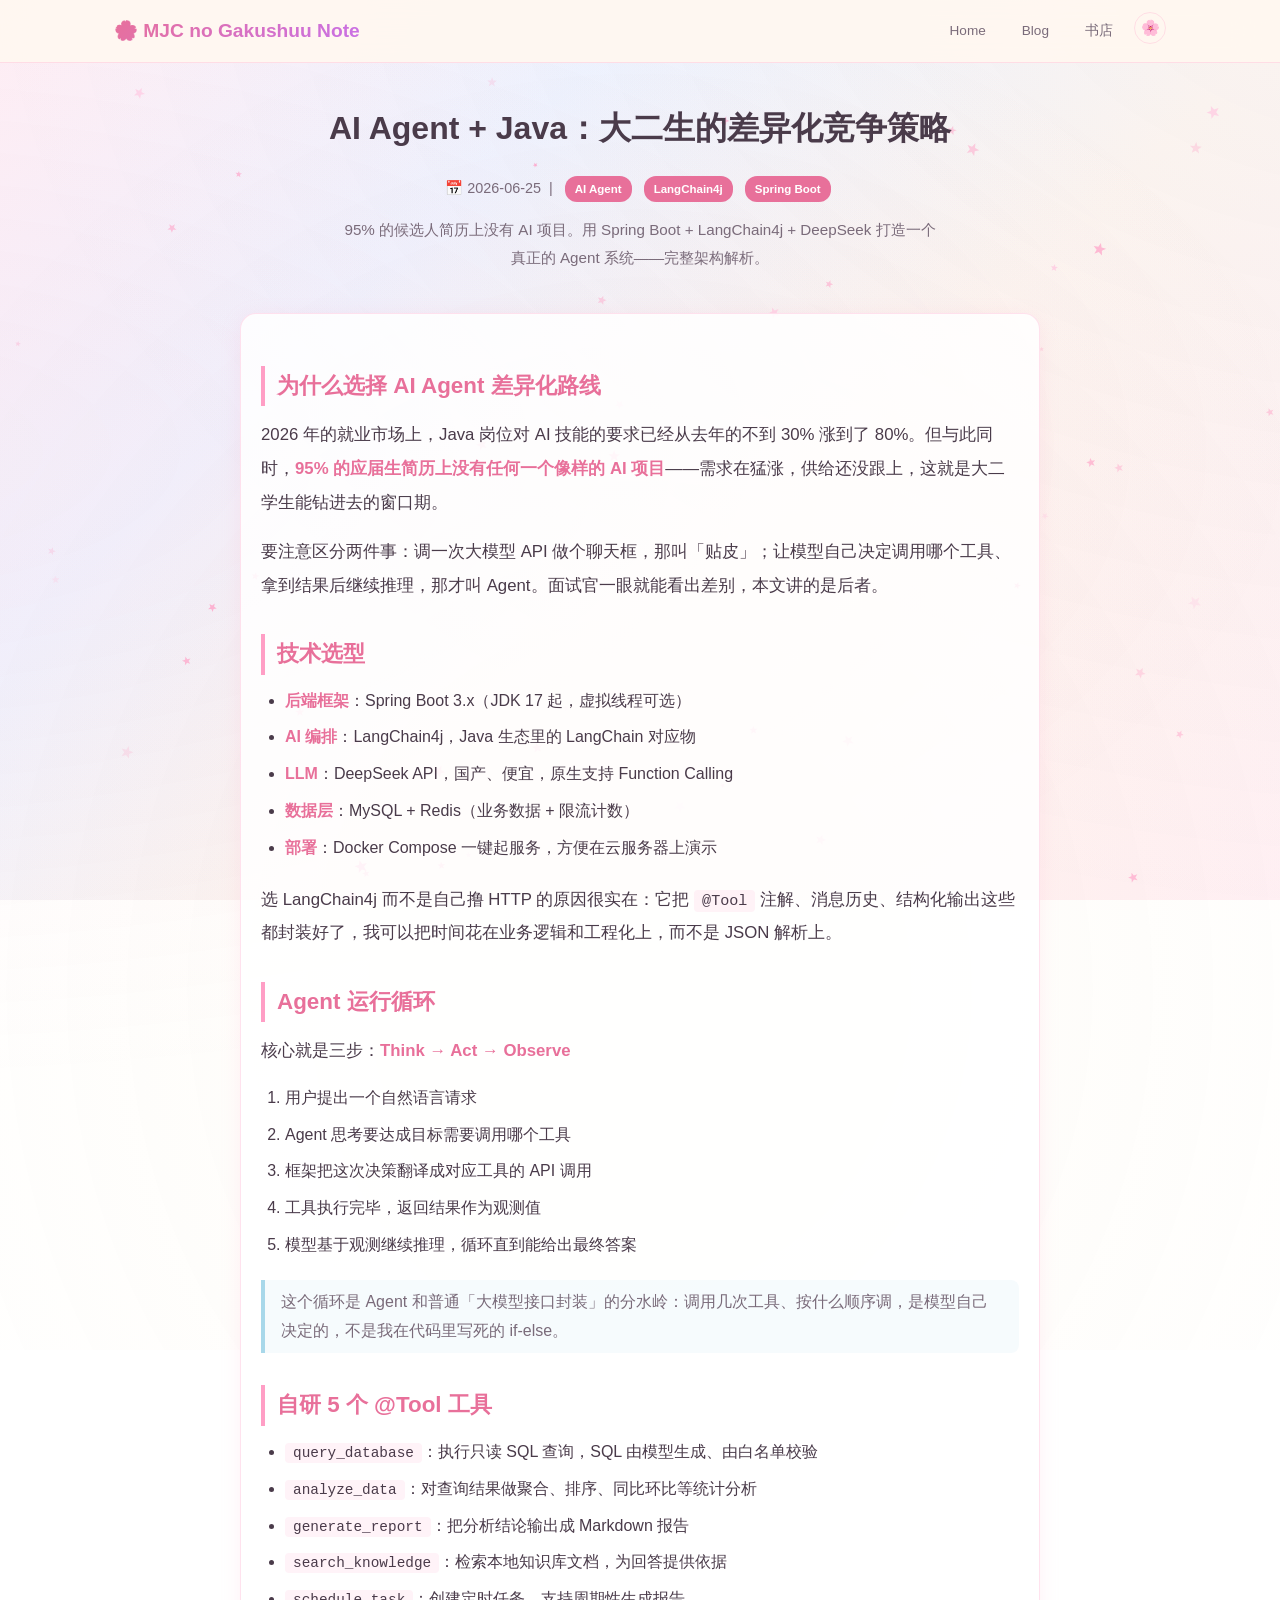
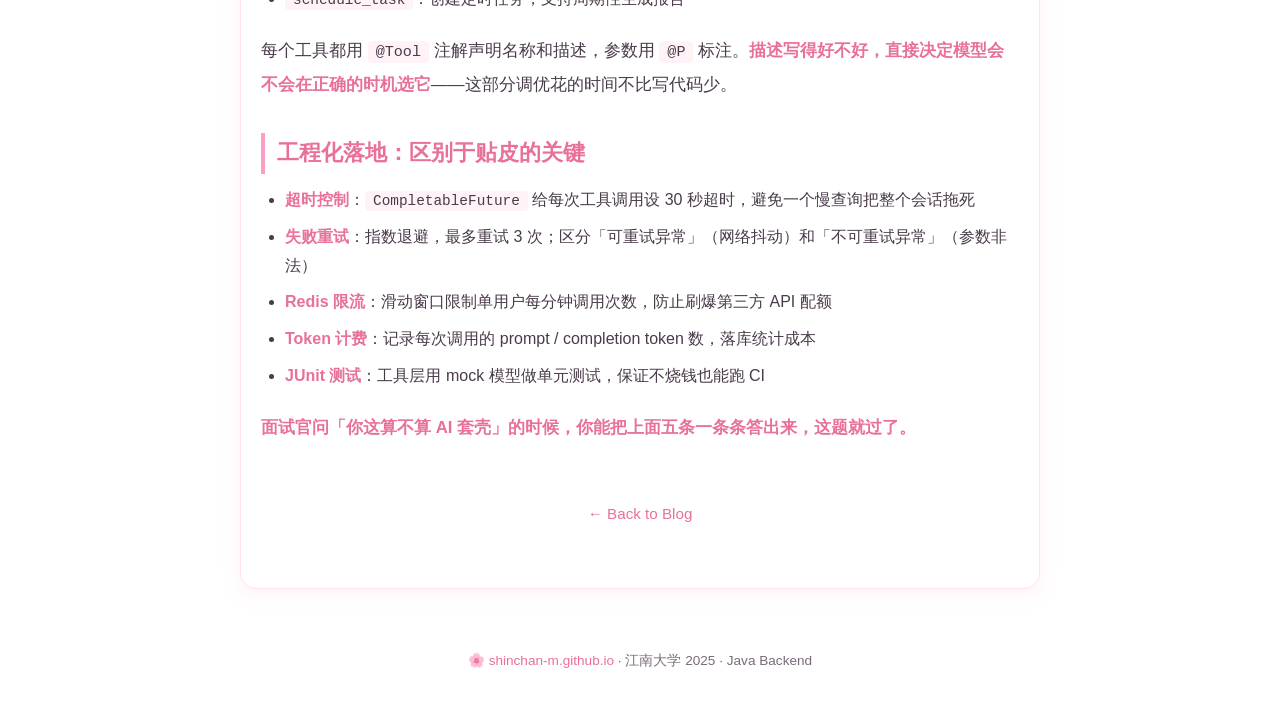
==== posts/ai-agent-differentiation.html @ c9b1a3d3 "feed.xml + 书店导航入口 + favicon.svg" ====
<!DOCTYPE html>
<html lang="zh-CN">
<head>
<meta charset="UTF-8">
<meta name="viewport" content="width=device-width, initial-scale=1.0">
<title>AI Agent + Java：大二生的差异化竞争策略 | MJC no Gakushuu Note</title>
<meta name="description" content="95% 的候选人简历上没有 AI 项目。用 Spring Boot + LangChain4j + DeepSeek 打造一个真正的 Agent 系统——完整架构解析与工程化落地细节。">
<!-- 首屏前定好主题，暗色模式下不会闪一下白 -->
<script>(function(){try{var s=localStorage.getItem('mjc-theme');var d=s==='dark'||(s!=='light'&&window.matchMedia('(prefers-color-scheme: dark)').matches);document.documentElement.setAttribute('data-theme',d?'dark':'light')}catch(e){document.documentElement.setAttribute('data-theme','light')}})()</script>
<link rel="icon" href="data:image/svg+xml,%3Csvg xmlns='http://www.w3.org/2000/svg' viewBox='0 0 100 100'%3E%3Ctext y='.9em' font-size='90'%3E%F0%9F%8C%B8%3C/text%3E%3C/svg%3E">
<meta name="theme-color" content="#FFF0F5">
<meta property="og:type" content="article">
<meta property="og:site_name" content="MJC no Gakushuu Note">
<meta property="og:title" content="AI Agent + Java：大二生的差异化竞争策略">
<meta property="og:description" content="Spring Boot + LangChain4j + DeepSeek 打造真正的 Agent 系统：技术选型、运行循环、5 个自研 @Tool、以及区别于「贴皮」的工程化细节。">
<meta property="og:url" content="https://shinchan-m.github.io/posts/ai-agent-differentiation.html">
<meta property="og:locale" content="zh_CN">
<meta property="article:published_time" content="2026-06-25">
<meta name="twitter:card" content="summary">
<meta name="twitter:title" content="AI Agent + Java：大二生的差异化竞争策略">
<meta name="twitter:description" content="Think → Act → Observe 的完整落地：5 个 @Tool 工具、超时/重试/限流/计费/测试五道工程化关卡。">
<link rel="stylesheet" href="../style.css">
<style>
  .post-header { text-align:center; padding:80px 20px 30px; }
  .post-header h1 { font-size:2em; color:var(--text); margin-bottom:16px; }
  .post-meta { color:var(--text-light); font-size:0.9em; margin-bottom:12px; }
  .post-content { max-width:800px; margin:0 auto; padding:20px; }
  .post-content h2 { font-size:1.4em; color:var(--sakura-dark); margin:32px 0 12px; padding-left:12px; border-left:4px solid var(--sakura); }
  .post-content h3 { font-size:1.1em; margin:24px 0 8px; color:var(--text); }
  .post-content p { margin-bottom:16px; font-size:1.05em; line-height:2; }
  .post-content ul, .post-content ol { margin:12px 0 20px 24px; }
  .post-content li { margin-bottom:8px; line-height:1.8; }
  .post-content code { background:rgba(255,158,197,0.12); padding:2px 8px; border-radius:4px; font-size:0.9em; font-family:"Cascadia Code","Fira Code",monospace; }
  .post-content pre { background:#2d2438; color:#f5eef8; padding:16px 18px; border-radius:8px; overflow-x:auto; margin:16px 0; line-height:1.7; }
  .post-content pre code { background:none; padding:0; color:inherit; font-size:0.9em; }
  .post-content table { width:100%; border-collapse:collapse; margin:20px 0; }
  .post-content th { background:linear-gradient(135deg,rgba(255,158,197,0.2),rgba(200,112,232,0.15)); padding:10px 12px; text-align:left; }
  .post-content td { padding:10px 12px; border-bottom:1px solid var(--card-border); }
  .post-content strong { color:var(--sakura-dark); }
  .post-content blockquote { border-left:4px solid var(--sky); margin:16px 0; padding:8px 16px; color:var(--text-light); background:rgba(168,216,234,0.1); border-radius:0 8px 8px 0; }
  .back-link { display:inline-block; margin:40px 0; color:var(--sakura-dark); text-decoration:none; font-size:0.95em; }
  .back-link:hover { text-decoration:underline; }
  @media(max-width:768px){ .post-content { padding:16px; } .post-header h1 { font-size:1.4em; } }
</style>
</head>
<body>
<canvas id="sakura-canvas"></canvas>
<nav>
  <div class="nav-inner">
    <span class="nav-logo">🌸 MJC no Gakushuu Note</span>
    <div class="nav-links">
      <a href="../index.html">Home</a>
      <a href="../index.html#blog">Blog</a>
      <a href="../book/index.html">书店</a>
    </div>
  </div>
</nav>
<main>
  <article>
    <div class="post-header">
      <h1>AI Agent + Java：大二生的差异化竞争策略</h1>
      <div class="post-meta">📅 2026-06-25 &nbsp;|&nbsp; <span class="tag t-java">AI Agent</span> <span class="tag t-java">LangChain4j</span> <span class="tag t-java">Spring Boot</span></div>
      <p style="color:var(--text-light);max-width:600px;margin:12px auto;font-size:0.95em">95% 的候选人简历上没有 AI 项目。用 Spring Boot + LangChain4j + DeepSeek 打造一个真正的 Agent 系统——完整架构解析。</p>
    </div>
    <div class="post-content card">

<h2>为什么选择 AI Agent 差异化路线</h2>
<p>2026 年的就业市场上，Java 岗位对 AI 技能的要求已经从去年的不到 30% 涨到了 80%。但与此同时，<strong>95% 的应届生简历上没有任何一个像样的 AI 项目</strong>——需求在猛涨，供给还没跟上，这就是大二学生能钻进去的窗口期。</p>
<p>要注意区分两件事：调一次大模型 API 做个聊天框，那叫「贴皮」；让模型自己决定调用哪个工具、拿到结果后继续推理，那才叫 Agent。面试官一眼就能看出差别，本文讲的是后者。</p>

<h2>技术选型</h2>
<ul>
  <li><strong>后端框架</strong>：Spring Boot 3.x（JDK 17 起，虚拟线程可选）</li>
  <li><strong>AI 编排</strong>：LangChain4j，Java 生态里的 LangChain 对应物</li>
  <li><strong>LLM</strong>：DeepSeek API，国产、便宜，原生支持 Function Calling</li>
  <li><strong>数据层</strong>：MySQL + Redis（业务数据 + 限流计数）</li>
  <li><strong>部署</strong>：Docker Compose 一键起服务，方便在云服务器上演示</li>
</ul>
<p>选 LangChain4j 而不是自己撸 HTTP 的原因很实在：它把 <code>@Tool</code> 注解、消息历史、结构化输出这些都封装好了，我可以把时间花在业务逻辑和工程化上，而不是 JSON 解析上。</p>

<h2>Agent 运行循环</h2>
<p>核心就是三步：<strong>Think → Act → Observe</strong></p>
<ol>
  <li>用户提出一个自然语言请求</li>
  <li>Agent 思考要达成目标需要调用哪个工具</li>
  <li>框架把这次决策翻译成对应工具的 API 调用</li>
  <li>工具执行完毕，返回结果作为观测值</li>
  <li>模型基于观测继续推理，循环直到能给出最终答案</li>
</ol>
<blockquote>这个循环是 Agent 和普通「大模型接口封装」的分水岭：调用几次工具、按什么顺序调，是模型自己决定的，不是我在代码里写死的 if-else。</blockquote>

<h2>自研 5 个 @Tool 工具</h2>
<ul>
  <li><code>query_database</code>：执行只读 SQL 查询，SQL 由模型生成、由白名单校验</li>
  <li><code>analyze_data</code>：对查询结果做聚合、排序、同比环比等统计分析</li>
  <li><code>generate_report</code>：把分析结论输出成 Markdown 报告</li>
  <li><code>search_knowledge</code>：检索本地知识库文档，为回答提供依据</li>
  <li><code>schedule_task</code>：创建定时任务，支持周期性生成报告</li>
</ul>
<p>每个工具都用 <code>@Tool</code> 注解声明名称和描述，参数用 <code>@P</code> 标注。<strong>描述写得好不好，直接决定模型会不会在正确的时机选它</strong>——这部分调优花的时间不比写代码少。</p>

<h2>工程化落地：区别于贴皮的关键</h2>
<ul>
  <li><strong>超时控制</strong>：<code>CompletableFuture</code> 给每次工具调用设 30 秒超时，避免一个慢查询把整个会话拖死</li>
  <li><strong>失败重试</strong>：指数退避，最多重试 3 次；区分「可重试异常」（网络抖动）和「不可重试异常」（参数非法）</li>
  <li><strong>Redis 限流</strong>：滑动窗口限制单用户每分钟调用次数，防止刷爆第三方 API 配额</li>
  <li><strong>Token 计费</strong>：记录每次调用的 prompt / completion token 数，落库统计成本</li>
  <li><strong>JUnit 测试</strong>：工具层用 mock 模型做单元测试，保证不烧钱也能跑 CI</li>
</ul>

<p><strong>面试官问「你这算不算 AI 套壳」的时候，你能把上面五条一条条答出来，这题就过了。</strong></p>

      <div style="text-align:center">
        <a href="../index.html#blog" class="back-link">← Back to Blog</a>
      </div>
    </div>
  </article>
</main>
<footer>
  <p>🌸 <a href="https://shinchan-m.github.io">shinchan-m.github.io</a> · 江南大学 2025 · Java Backend</p>
</footer>
<script src="../app.js"></script>
</body>
</html>
---- style.css ----
/* ===== 🌸 MJC no Gakushuu Note — Anime Sakura Theme ===== */
@import url("./vars.css");

* { margin: 0; padding: 0; box-sizing: border-box; }

html {
  /* 锚点跳转留出固定导航的高度 */
  scroll-padding-top: 76px;
}

@media (prefers-reduced-motion: no-preference) {
  html { scroll-behavior: smooth; }
}

body {
  font-family: "Segoe UI", "Microsoft YaHei", "PingFang SC", sans-serif;
  background: linear-gradient(135deg,
    var(--bg-1) 0%, var(--bg-2) 30%, var(--bg-3) 60%, var(--bg-1) 100%);
  background-attachment: fixed;
  color: var(--text);
  line-height: 1.8;
  overflow-x: hidden;
  position: relative;
  /* 主题切换时颜色平滑过渡，不硬跳 */
  transition: background-color 0.35s ease, color 0.35s ease;
}

body::before {
  content: "";
  position: fixed;
  top: -50%; left: -50%;
  width: 200%; height: 200%;
  background:
    radial-gradient(ellipse at 20% 50%, var(--glow-1) 0%, transparent 50%),
    radial-gradient(ellipse at 80% 20%, var(--glow-2) 0%, transparent 50%),
    radial-gradient(ellipse at 50% 80%, var(--glow-3) 0%, transparent 50%);
  pointer-events: none;
  z-index: 0;
}

/* 键盘可达性：只有键盘操作时才显示焦点环 */
:focus-visible {
  outline: 2px solid var(--sakura-dark);
  outline-offset: 3px;
  border-radius: 4px;
}

/* 选中文字也保持樱花感 */
::selection {
  background: rgba(255, 158, 197, 0.35);
  color: var(--text);
}

#sakura-canvas {
  position: fixed;
  top: 0; left: 0;
  width: 100%; height: 100%;
  pointer-events: none;
  z-index: 1;
}

/* Nav */
nav {
  position: fixed; top: 0; left: 0; right: 0;
  background: var(--nav-bg);
  backdrop-filter: blur(20px);
  -webkit-backdrop-filter: blur(20px);
  border-bottom: 1px solid var(--card-border);
  z-index: 100;
}

.nav-inner {
  max-width: 1100px; margin: 0 auto;
  display: flex; align-items: center; justify-content: space-between;
  padding: 12px 24px; flex-wrap: wrap; gap: 8px;
}

.nav-logo {
  font-size: 1.2em; font-weight: 700;
  background: linear-gradient(135deg, var(--sakura-dark), #C870E8);
  -webkit-background-clip: text; -webkit-text-fill-color: transparent;
  background-clip: text;
}

.nav-links { display: flex; gap: 6px; list-style: none; flex-wrap: wrap; }

.nav-links a {
  background: none; border: 1.5px solid transparent;
  color: var(--text-light); padding: 6px 14px;
  border-radius: 20px; cursor: pointer;
  font-size: 0.85em; transition: all 0.3s; text-decoration: none;
}

.nav-links a:hover {
  color: var(--sakura-dark);
  border-color: var(--sakura);
  background: rgba(255,158,197,0.08);
}

/* Layout */
main { position: relative; z-index: 2; max-width: 1100px; margin: 0 auto; padding: 20px; }
section { margin: 40px 0; }

/* Hero */
.hero {
  text-align: center;
  padding: 100px 20px 50px;
  position: relative;
}

.hero h1 {
  font-size: 2.6em;
  background: linear-gradient(135deg, var(--sakura-dark), #C870E8, var(--sky));
  background-size: 200% auto;
  -webkit-background-clip: text; -webkit-text-fill-color: transparent;
  background-clip: text;
  animation: gradientShift 4s ease infinite;
  margin-bottom: 12px;
}

@keyframes gradientShift {
  0%, 100% { background-position: 0% center; }
  50% { background-position: 100% center; }
}

.hero .subtitle { font-size: 1.1em; color: var(--text-light); margin-bottom: 6px; }

.hero .motto {
  display: inline-block; padding: 6px 20px;
  background: linear-gradient(135deg, rgba(255,158,197,0.15), rgba(200,112,232,0.15));
  border-radius: 20px; font-size: 0.9em; color: var(--sakura-dark); font-style: italic;
}

.hero-stats {
  display: flex; justify-content: center; gap: 24px;
  margin-top: 28px; flex-wrap: wrap;
}

.hero-stat {
  text-align: center; padding: 12px 20px;
  background: var(--card); border-radius: 12px;
  border: 1px solid var(--card-border); min-width: 100px;
}

.hero-stat .num {
  font-size: 1.6em; font-weight: 800;
  background: linear-gradient(135deg, var(--sakura-dark), #C870E8);
  -webkit-background-clip: text; -webkit-text-fill-color: transparent;
  background-clip: text;
}

.hero-stat .label { font-size: 0.75em; color: var(--text-light); margin-top: 2px; }

/* Cards */
.card {
  background: var(--card); border: 1px solid var(--card-border);
  border-radius: 16px; padding: 28px;
  box-shadow: var(--shadow);
  transition: all 0.4s cubic-bezier(0.4, 0, 0.2, 1);
  position: relative; overflow: hidden; margin-bottom: 20px;
}

.card:hover {
  box-shadow: var(--shadow-hover); transform: translateY(-2px);
}

.card::before {
  content: ""; position: absolute; top: 0; left: 0;
  width: 4px; height: 0;
  background: linear-gradient(180deg, var(--sakura), var(--gold));
  transition: height 0.4s ease; border-radius: 0 4px 4px 0;
}

.card:hover::before { height: 100%; }

h2 { font-size: 1.6em; margin-bottom: 20px; display: flex; align-items: center; gap: 10px; }

/* Tags */
.tag {
  display: inline-block; padding: 3px 10px; border-radius: 12px;
  font-size: 0.8em; margin: 2px 4px; color: #fff; font-weight: 600;
}

.t-java { background: var(--tag-java); }
.t-spring { background: var(--tag-spring); }
.t-redis { background: var(--tag-redis); }
.t-ai { background: var(--tag-ai); }
.t-docker { background: var(--tag-docker); }
.t-go { background: var(--tag-go); }
.t-mysql { background: var(--tag-mysql); }
.t-linux { background: var(--tag-linux); }

/* Timeline */
.timeline { position: relative; padding-left: 32px; }

.timeline::before {
  content: ""; position: absolute; left: 11px; top: 0; bottom: 0;
  width: 3px;
  background: linear-gradient(180deg, var(--sakura), var(--sky), var(--gold));
  border-radius: 3px;
}

.ti {
  position: relative; margin-bottom: 18px; padding: 14px 18px;
  background: var(--card); border-radius: 12px;
  border: 1px solid var(--card-border); transition: all 0.3s ease;
}

.ti:hover { box-shadow: var(--shadow-hover); transform: translateX(4px); }

.ti::before {
  content: "\01F338"; position: absolute; left: -38px; top: 8px;
  font-size: 1em; z-index: 2;
}

.ti-week { font-weight: 700; color: var(--sakura-dark); font-size: 0.95em; margin-bottom: 4px; }
.ti-topic { font-size: 0.85em; color: var(--text-light); margin-bottom: 6px; }
.ti-tags { font-size: 0.75em; }

/* Grids */
.grid2 { display: grid; grid-template-columns: repeat(auto-fill, minmax(300px, 1fr)); gap: 16px; }
.grid3 { display: grid; grid-template-columns: repeat(auto-fill, minmax(200px, 1fr)); gap: 16px; }
.grid4 { display: grid; grid-template-columns: repeat(auto-fill, minmax(240px, 1fr)); gap: 16px; }

/* Skill cards */
.skill-card {
  background: var(--card); border: 1px solid var(--card-border);
  border-radius: 14px; padding: 20px;
  transition: all 0.3s ease; text-align: center;
}

.skill-card:hover { box-shadow: var(--shadow-hover); transform: translateY(-4px); }
.skill-emoji { font-size: 2em; margin-bottom: 8px; }
.skill-name { font-weight: 700; font-size: 1.05em; margin-bottom: 8px; }
.skill-desc { font-size: 0.82em; color: var(--text-light); }

.progress-bar { margin-top: 10px; height: 6px; background: var(--track); border-radius: 3px; overflow: hidden; }
.progress-fill {
  height: 100%; border-radius: 3px;
  background: linear-gradient(90deg, var(--sakura), var(--sakura-dark));
  transition: width 1s ease;
}

/* Q Cards */
.q-card {
  background: var(--card); border: 1px solid var(--card-border);
  border-radius: 12px; padding: 18px; transition: all 0.3s ease;
  display: flex; align-items: flex-start; gap: 14px;
}

.q-card:hover { box-shadow: var(--shadow-hover); transform: translateX(3px); }

.q-num {
  width: 32px; height: 32px; border-radius: 50%;
  background: linear-gradient(135deg, var(--sakura), var(--sakura-dark));
  color: #fff; display: flex; align-items: center; justify-content: center;
  font-weight: 700; font-size: 0.9em; flex-shrink: 0;
}

.q-text { font-size: 0.9em; color: var(--text-light); }

/* Data cards */
.data-card {
  background: var(--card); border: 1px solid var(--card-border);
  border-radius: 14px; padding: 20px; text-align: center;
  transition: all 0.3s ease;
}

.data-card:hover { box-shadow: var(--shadow-hover); transform: scale(1.03); }

/* Table */
table { width: 100%; border-collapse: collapse; font-size: 0.85em; margin: 12px 0; }
th {
  background: linear-gradient(135deg, rgba(255,158,197,0.2), rgba(200,112,232,0.15));
  padding: 10px 12px; text-align: left; font-weight: 600; color: var(--sakura-dark);
}
td { padding: 10px 12px; border-bottom: 1px solid var(--card-border); }
tr:hover td { background: rgba(255,158,197,0.04); }

/* Roadmap flow */
.roadmap-flow {
  display: flex; flex-wrap: wrap; gap: 8px;
  justify-content: center; align-items: center;
  padding: 16px 0;
}

.flow-item {
  width: 130px; background: var(--card); border: 1px solid var(--card-border);
  border-radius: 12px; padding: 14px 10px; text-align: center;
  transition: all 0.3s ease;
}

.flow-item:hover { box-shadow: var(--shadow-hover); transform: scale(1.05); }
.flow-item .skill-emoji { font-size: 1.6em; margin-bottom: 4px; }
.flow-item .skill-name { font-size: 0.9em; margin-bottom: 2px; }
.flow-item .skill-desc { font-size: 0.72em; color: var(--text-light); }

.flow-arrow {
  font-size: 1.8em; color: var(--sakura);
  display: flex; align-items: center;
}

.roadmap-note {
  text-align: center; color: var(--text-light);
  font-size: 0.9em; margin-top: 8px;
}

/* Rules */
.rules-row {
  margin-top: 16px; display: flex; gap: 12px; flex-wrap: wrap;
}

.rule {
  padding: 8px 16px; border-radius: 8px; font-size: 0.85em; font-weight: 600;
}

.r-red { background: rgba(255,158,197,0.12); }
.r-blue { background: rgba(168,216,234,0.15); }
.r-gold { background: rgba(232,193,112,0.15); }

/* Float decorations */
.float-deco {
  position: fixed; pointer-events: none; z-index: 0;
  opacity: 0.12; font-size: 4em;
  animation: floatAround 20s linear infinite;
}

@keyframes floatAround {
  0% { transform: translate(0,0) rotate(0deg); }
  25% { transform: translate(30px,-20px) rotate(5deg); }
  50% { transform: translate(0,-40px) rotate(0deg); }
  75% { transform: translate(-30px,-20px) rotate(-5deg); }
  100% { transform: translate(0,0) rotate(0deg); }
}

/* Footer */
footer {
  text-align: center; padding: 40px 20px;
  color: var(--text-light); font-size: 0.85em;
  position: relative; z-index: 2;
}

footer a { color: var(--sakura-dark); text-decoration: none; }

.footer-tagline { margin-top: 6px; font-style: italic; }

.footer-built { margin-top: 12px; font-size: 0.8em; }

/* Animations */
.animate-in {
  opacity: 0; transform: translateY(20px);
  transition: all 0.6s cubic-bezier(0.4, 0, 0.2, 1);
}

.animate-in.visible { opacity: 1; transform: translateY(0); }


/* Blog Cards */
.blog-card {
  display: block;
  background: var(--card);
  border: 1px solid var(--card-border);
  border-radius: 14px;
  padding: 22px;
  text-decoration: none;
  color: var(--text);
  transition: all 0.3s ease;
}

.blog-card:hover {
  box-shadow: var(--shadow-hover);
  transform: translateY(-3px);
  border-color: var(--sakura);
}

.blog-date {
  font-size: 0.78em;
  color: var(--sakura-dark);
  margin-bottom: 8px;
  font-weight: 600;
}

.blog-title {
  font-size: 1.1em;
  color: var(--text);
  margin-bottom: 10px;
  line-height: 1.5;
}

.blog-desc {
  font-size: 0.85em;
  color: var(--text-light);
  line-height: 1.7;
  margin-bottom: 12px;
}

.blog-tags {
  font-size: 0.75em;
}

/* Responsive */
@media (max-width: 768px) {
  .hero h1 { font-size: 1.8em; }
  .hero-stats { gap: 12px; }
  .hero-stat { padding: 8px 12px; min-width: 80px; }
  .hero-stat .num { font-size: 1.3em; }
  .grid2, .grid3, .grid4 { grid-template-columns: 1fr; }
  .nav-inner { justify-content: center; }
  .timeline { padding-left: 28px; }
  .roadmap-flow { flex-direction: column; }
  .flow-arrow { transform: rotate(90deg); }
  .to-top { right: 14px; bottom: 14px; width: 44px; height: 44px; }
  .binft { font-size: 0.85em; }
}

/* ============================================================
   🌸 以下为美化新增部分（2026-10 改造）
   樱花滚动条 / 点击特效 / 打字机 / 主题切换 / 回到顶部 /
   阅读进度 / 代码复制 / 卡片倾斜
   ============================================================ */

/* --- 樱花滚动条 --- */
::-webkit-scrollbar { width: 10px; height: 10px; }
::-webkit-scrollbar-track { background: transparent; }
::-webkit-scrollbar-thumb {
  background: linear-gradient(180deg, var(--sakura), var(--violet));
  border-radius: 6px;
  border: 2px solid transparent;
  background-clip: padding-box;
}
::-webkit-scrollbar-thumb:hover {
  background: linear-gradient(180deg, var(--sakura-dark), var(--violet));
  background-clip: padding-box;
}
html { scrollbar-color: var(--sakura) transparent; scrollbar-width: thin; }

/* --- 点击特效层（爱心 / 花瓣 / 烟花都在这一层） --- */
#fx-canvas {
  position: fixed;
  top: 0; left: 0;
  width: 100%; height: 100%;
  pointer-events: none;
  z-index: var(--fx-z);
}

.fx-heart {
  position: fixed;
  z-index: var(--fx-z);
  pointer-events: none;
  width: 12px; height: 12px;
  margin: -6px 0 0 -6px;
  background: var(--c, #FF9EC5);
  transform: rotate(-45deg);
  animation: fxHeartFly 900ms cubic-bezier(0.22, 0.61, 0.36, 1) forwards;
  will-change: transform, opacity;
}
.fx-heart::before,
.fx-heart::after {
  content: "";
  position: absolute;
  width: inherit; height: inherit;
  background: inherit;
  border-radius: 50%;
}
.fx-heart::before { top: -50%; left: 0; }
.fx-heart::after  { top: 0; left: 50%; }

@keyframes fxHeartFly {
  0%   { opacity: 0; transform: translate(0, 0) rotate(-45deg) scale(0.3); }
  15%  { opacity: 1; }
  100% { opacity: 0; transform: translate(var(--dx), var(--dy)) rotate(-45deg) scale(1.15); }
}

.fx-emoji {
  position: fixed;
  z-index: var(--fx-z);
  pointer-events: none;
  font-size: 16px;
  line-height: 1;
  margin: -8px 0 0 -8px;
  animation: fxEmojiFly 1100ms cubic-bezier(0.22, 0.61, 0.36, 1) forwards;
  will-change: transform, opacity;
}

@keyframes fxEmojiFly {
  0%   { opacity: 0; transform: translate(0, 0) rotate(0deg) scale(0.5); }
  12%  { opacity: 1; }
  100% { opacity: 0; transform: translate(var(--dx), var(--dy)) rotate(var(--rot)) scale(1); }
}

/* --- Hero 打字机 --- */
.hero-binft {
  margin-top: 16px;
  min-height: 1.9em;
  font-family: "Cascadia Code", "Fira Code", "Consolas", monospace;
  font-size: 0.95em;
  color: var(--text-light);
  letter-spacing: 0.02em;
}
.binft {
  display: inline-block;
  min-height: 1.6em;
  vertical-align: bottom;
}
.binft .binft-tail {
  font-weight: 700;
  animation: binftBlink 0.9s steps(2, start) infinite;
}
@keyframes binftBlink { 0%, 100% { opacity: 1; } 50% { opacity: 0.15; } }

/* --- 主题切换按钮（JS 注入到 .nav-links 末尾） --- */
.theme-toggle {
  background: none;
  border: 1.5px solid var(--card-border);
  color: var(--text-light);
  width: 32px; height: 32px;
  padding: 0;
  border-radius: 50%;
  cursor: pointer;
  font-size: 0.95em;
  line-height: 1;
  display: inline-flex;
  align-items: center;
  justify-content: center;
  transition: all 0.3s ease;
  flex-shrink: 0;
}
.theme-toggle:hover {
  border-color: var(--sakura);
  background: rgba(255, 158, 197, 0.12);
  transform: rotate(20deg) scale(1.1);
}

/* --- 回到顶部（外圈是阅读进度环） --- */
.to-top {
  position: fixed;
  right: 22px; bottom: 22px;
  width: 52px; height: 52px;
  z-index: 900;
  border: none;
  padding: 0;
  background: var(--card);
  border-radius: 50%;
  cursor: pointer;
  display: flex;
  align-items: center;
  justify-content: center;
  box-shadow: var(--shadow);
  opacity: 0;
  transform: translateY(16px) scale(0.85);
  pointer-events: none;
  transition: opacity 0.35s ease, transform 0.35s cubic-bezier(0.34, 1.56, 0.64, 1),
              box-shadow 0.3s ease;
}
.to-top.show {
  opacity: 1;
  transform: translateY(0) scale(1);
  pointer-events: auto;
}
.to-top:hover {
  box-shadow: var(--shadow-hover);
  transform: translateY(-3px) scale(1.06);
}
.to-top svg {
  position: absolute;
  inset: 0;
  width: 100%; height: 100%;
  transform: rotate(-90deg);
}
.to-top .ring-bg {
  fill: none;
  stroke: var(--track);
  stroke-width: 3;
}
.to-top .ring-fg {
  fill: none;
  stroke: url(#toTopGrad);
  stroke-width: 3;
  stroke-linecap: round;
  transition: stroke-dashoffset 0.12s linear;
}
.to-top .to-top-icon {
  position: relative;
  font-size: 1.15em;
  line-height: 1;
}

/* --- 文章页顶部阅读进度条 --- */
#read-bar {
  position: fixed;
  top: 0; left: 0;
  height: 3px;
  width: 100%;
  z-index: 101;
  pointer-events: none;
  background: transparent;
}
#read-bar i {
  display: block;
  height: 100%;
  width: 0;
  background: linear-gradient(90deg, var(--sakura), var(--violet), var(--sky));
  box-shadow: 0 0 8px rgba(255, 158, 197, 0.6);
  transition: width 0.1s linear;
}

/* --- 代码块 + 一键复制 --- */
.code-wrap {
  position: relative;
  margin: 16px 0;
}
.code-wrap > pre { margin: 0; }
.code-copy {
  position: absolute;
  top: 8px; right: 8px;
  z-index: 3;
  border: 1px solid rgba(255, 158, 197, 0.4);
  background: rgba(45, 36, 56, 0.75);
  color: #FFD9E8;
  font-size: 0.72em;
  padding: 3px 10px;
  border-radius: 6px;
  cursor: pointer;
  opacity: 0;
  transition: opacity 0.25s ease, background 0.25s ease, transform 0.25s ease;
  backdrop-filter: blur(6px);
}
.code-wrap:hover .code-copy,
.code-copy:focus-visible { opacity: 1; }
.code-copy:hover { background: var(--sakura-dark); color: #fff; transform: translateY(-1px); }
.code-copy.done { background: var(--tag-spring); border-color: var(--tag-spring); color: #fff; opacity: 1; }

/* --- 卡片 3D 倾斜 --- */
.tilt-on {
  transform-style: preserve-3d;
  will-change: transform;
}

/* --- 暗色模式下需要单独盖掉的硬编码颜色 --- */
[data-theme="dark"] .post-content pre {
  background: var(--code-bg);
  color: var(--code-text);
  border: 1px solid rgba(255, 158, 197, 0.14);
}
[data-theme="dark"] .post-content code {
  background: rgba(255, 143, 184, 0.18);
  color: #FFD3E4;
}
[data-theme="dark"] .post-content pre code {
  background: none;
  color: inherit;
}
[data-theme="dark"] .post-content blockquote {
  background: rgba(134, 197, 224, 0.1);
}
[data-theme="dark"] .code-copy {
  background: rgba(26, 20, 34, 0.85);
}
[data-theme="dark"] th {
  background: linear-gradient(135deg, rgba(255, 143, 184, 0.22), rgba(217, 140, 255, 0.16));
}
[data-theme="dark"] .nav-logo {
  background: linear-gradient(135deg, var(--sakura), var(--violet));
  -webkit-background-clip: text;
  background-clip: text;
}

/* --- 尊重系统「减少动态效果」设置 --- */
@media (prefers-reduced-motion: reduce) {
  *, *::before, *::after {
    animation-duration: 0.01ms !important;
    animation-iteration-count: 1 !important;
    transition-duration: 0.01ms !important;
  }
  .animate-in { opacity: 1; transform: none; }
  .float-deco { animation: none; }
  #sakura-canvas, #fx-canvas { display: none; }
}
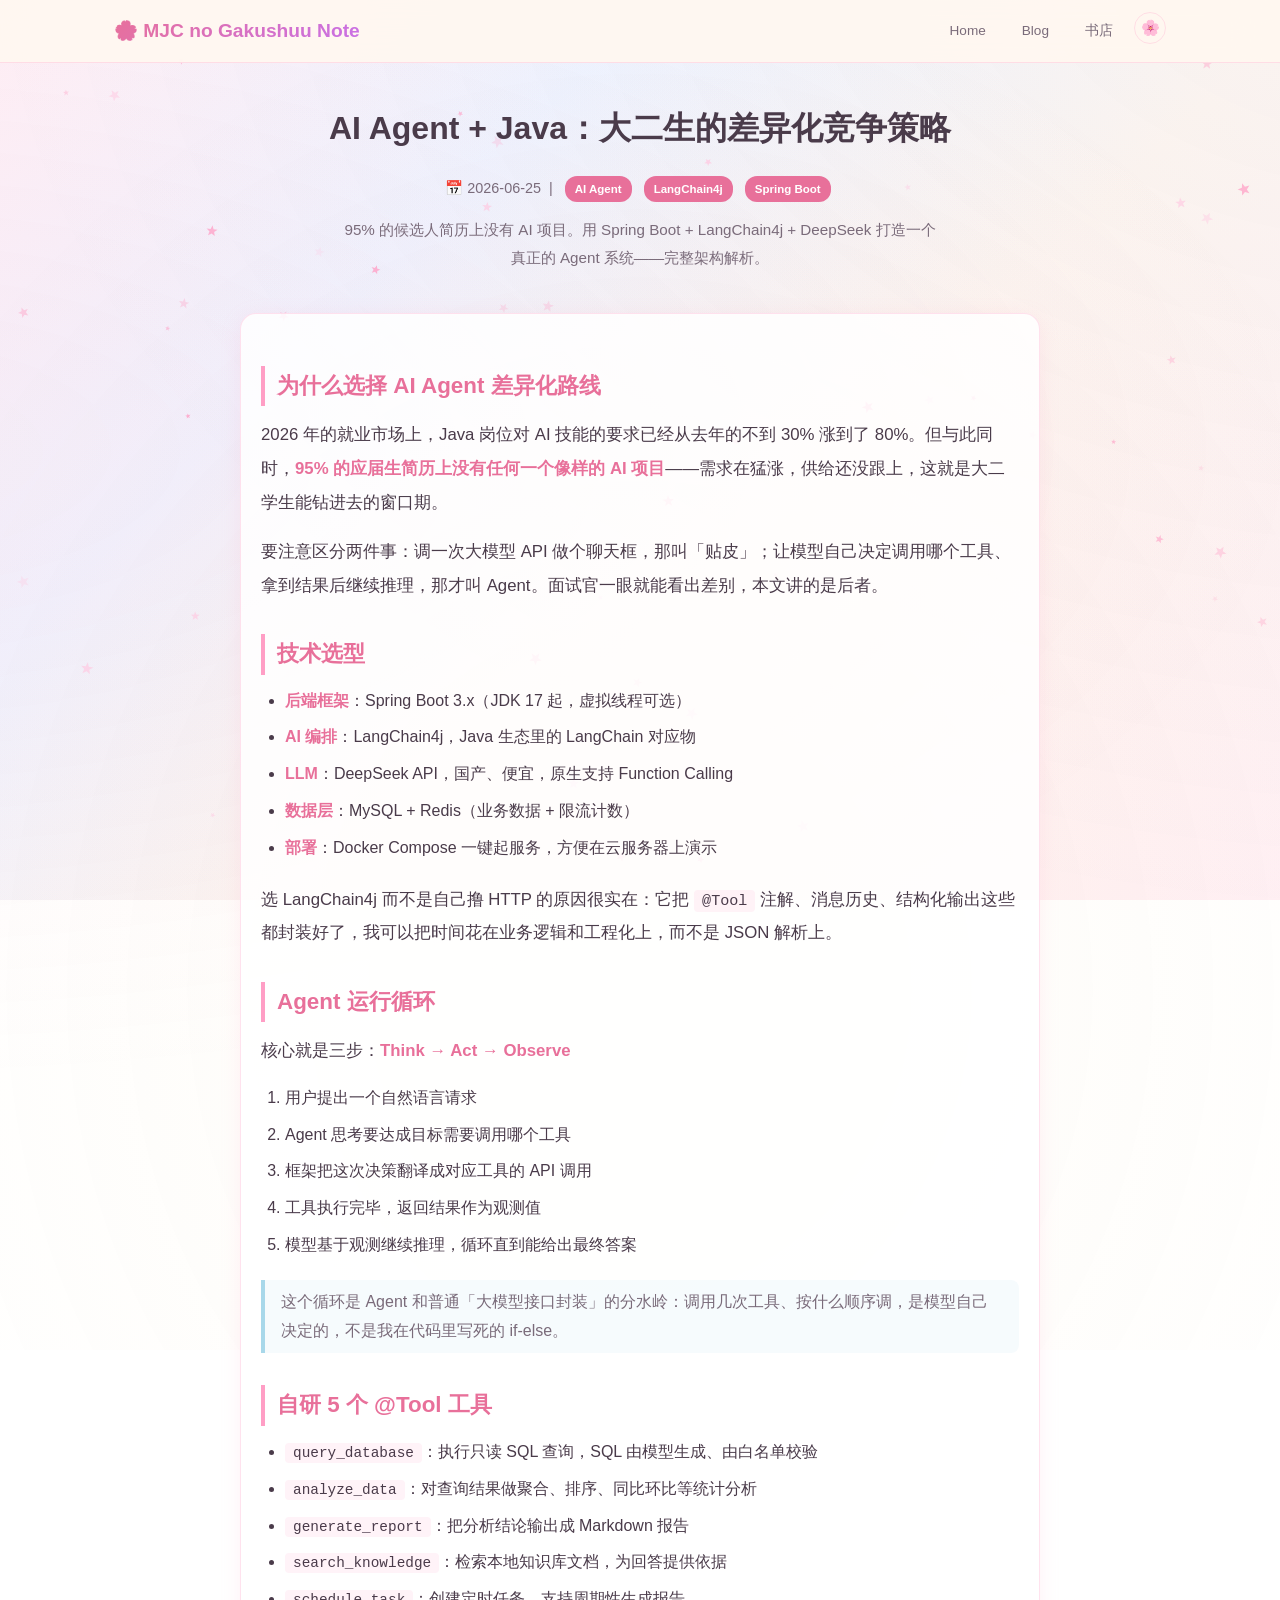
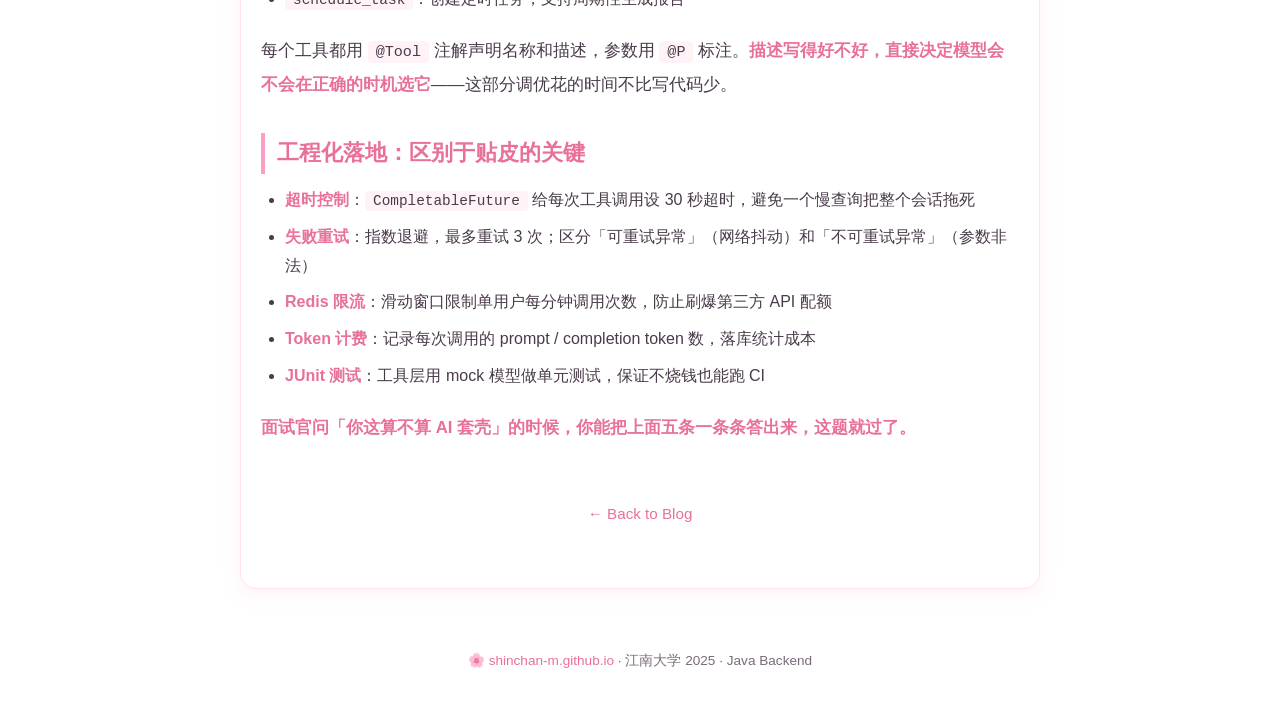
==== commit 593225c8: "cache-bust style.css/app.js/vars.css (?v=20261019a) so browsers pick up the redesign" ====
--- a/posts/ai-agent-differentiation.html
+++ b/posts/ai-agent-differentiation.html
@@ -19,7 +19,7 @@
 <meta name="twitter:card" content="summary">
 <meta name="twitter:title" content="AI Agent + Java：大二生的差异化竞争策略">
 <meta name="twitter:description" content="Think → Act → Observe 的完整落地：5 个 @Tool 工具、超时/重试/限流/计费/测试五道工程化关卡。">
-<link rel="stylesheet" href="../style.css">
+<link rel="stylesheet" href="../style.css?v=20261019a">
 <style>
   .post-header { text-align:center; padding:80px 20px 30px; }
   .post-header h1 { font-size:2em; color:var(--text); margin-bottom:16px; }
@@ -119,6 +119,6 @@
 <footer>
   <p>🌸 <a href="https://shinchan-m.github.io">shinchan-m.github.io</a> · 江南大学 2025 · Java Backend</p>
 </footer>
-<script src="../app.js"></script>
+<script src="../app.js?v=20261019a"></script>
 </body>
 </html>
--- a/style.css
+++ b/style.css
@@ -1,5 +1,5 @@
 /* ===== 🌸 MJC no Gakushuu Note — Anime Sakura Theme ===== */
-@import url("./vars.css");
+@import url("./vars.css?v=20261019a");
 
 * { margin: 0; padding: 0; box-sizing: border-box; }
 
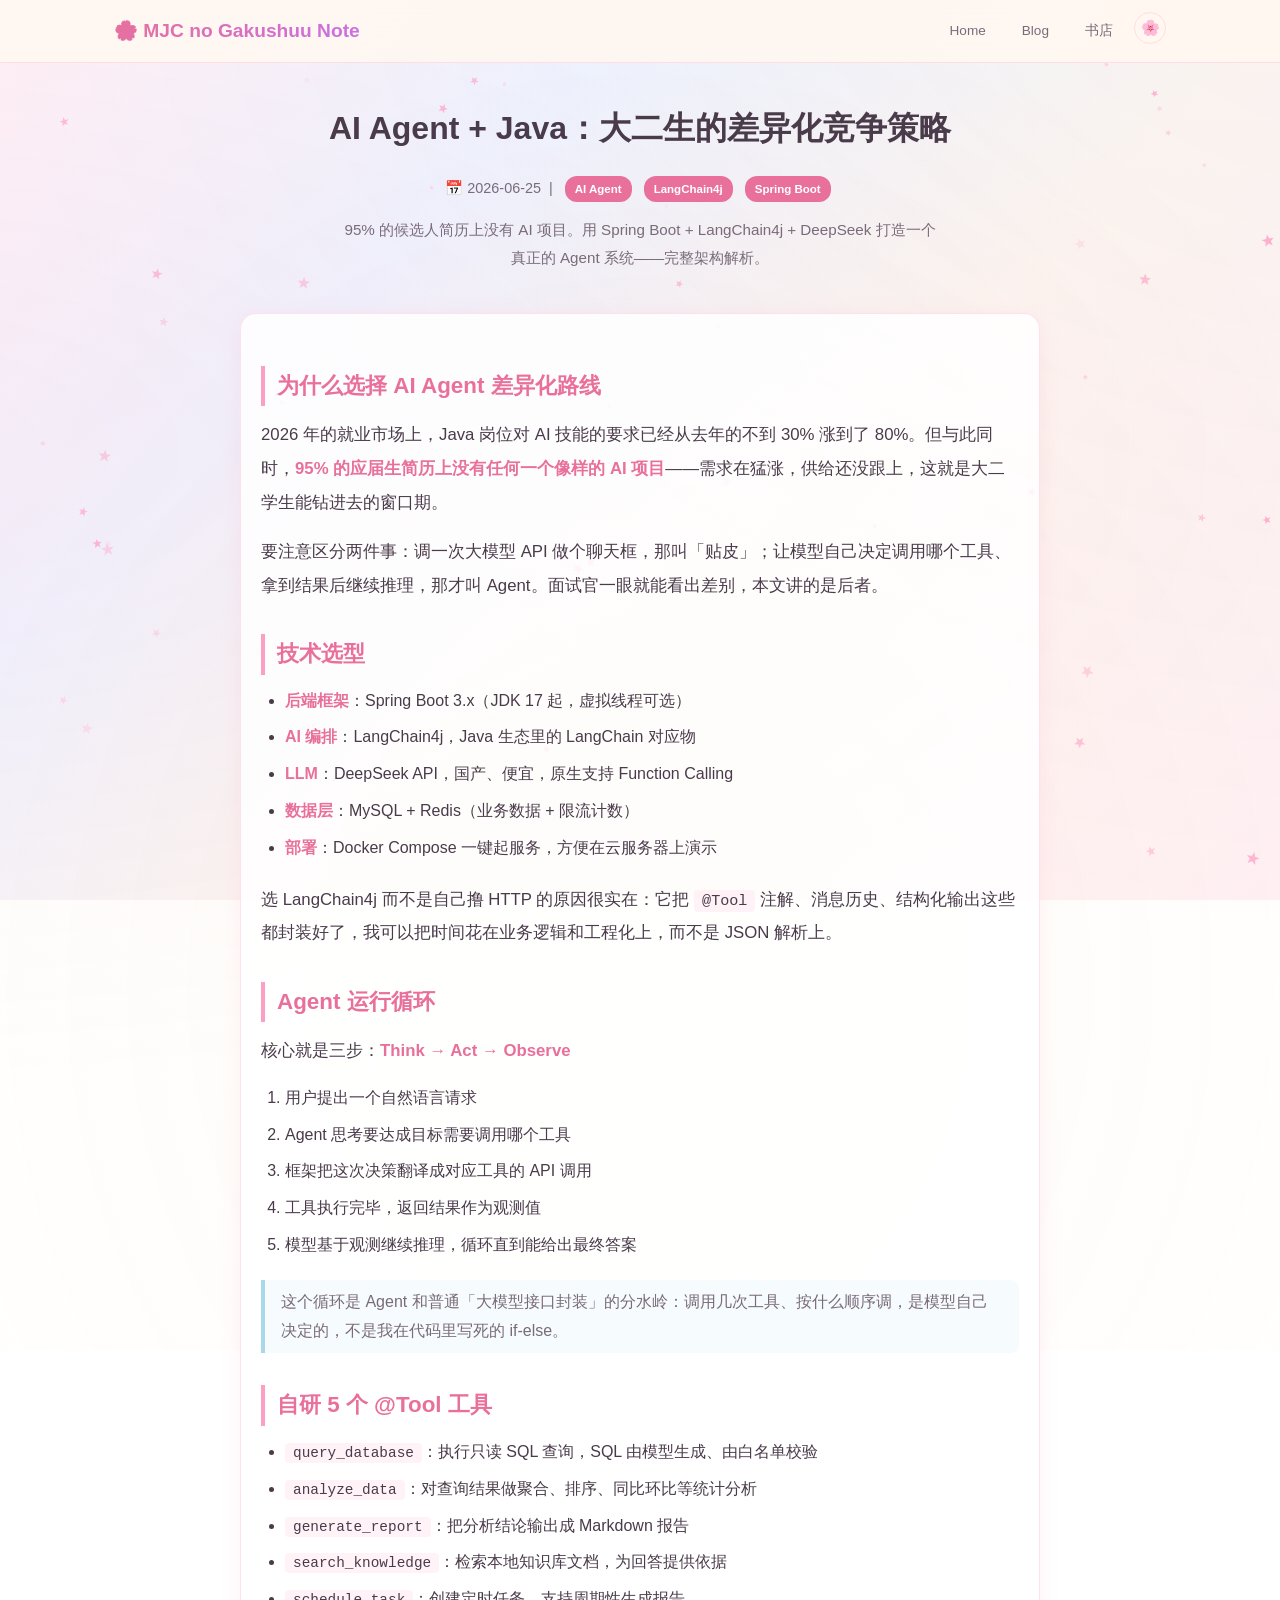
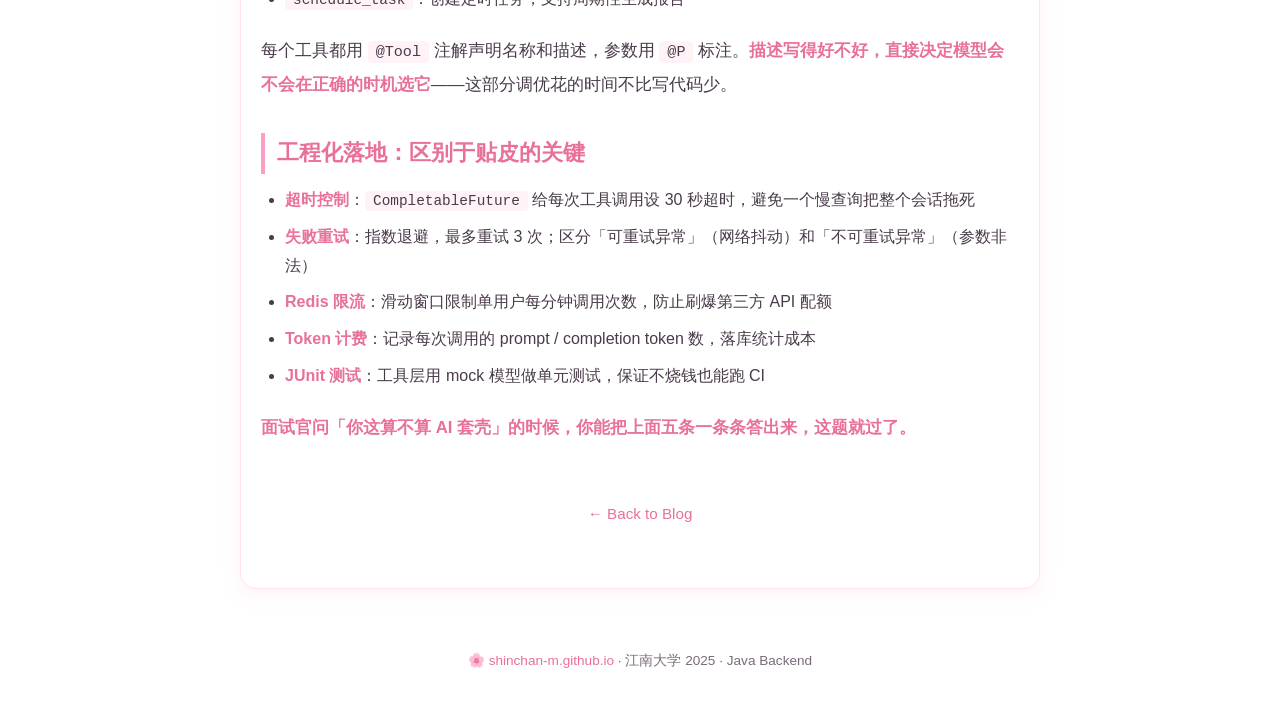
==== commit f677124f: "首屏换成 3D 书店入口卡（樱花书店 · 走进我的书架），版本号 bump 到 ?v=20261019b" ====
--- a/posts/ai-agent-differentiation.html
+++ b/posts/ai-agent-differentiation.html
@@ -19,7 +19,7 @@
 <meta name="twitter:card" content="summary">
 <meta name="twitter:title" content="AI Agent + Java：大二生的差异化竞争策略">
 <meta name="twitter:description" content="Think → Act → Observe 的完整落地：5 个 @Tool 工具、超时/重试/限流/计费/测试五道工程化关卡。">
-<link rel="stylesheet" href="../style.css?v=20261019a">
+<link rel="stylesheet" href="../style.css?v=20261019b">
 <style>
   .post-header { text-align:center; padding:80px 20px 30px; }
   .post-header h1 { font-size:2em; color:var(--text); margin-bottom:16px; }
@@ -119,6 +119,6 @@
 <footer>
   <p>🌸 <a href="https://shinchan-m.github.io">shinchan-m.github.io</a> · 江南大学 2025 · Java Backend</p>
 </footer>
-<script src="../app.js?v=20261019a"></script>
+<script src="../app.js?v=20261019b"></script>
 </body>
 </html>
--- a/style.css
+++ b/style.css
@@ -1,5 +1,5 @@
 /* ===== 🌸 MJC no Gakushuu Note — Anime Sakura Theme ===== */
-@import url("./vars.css?v=20261019a");
+@import url("./vars.css?v=20261019b");
 
 * { margin: 0; padding: 0; box-sizing: border-box; }
 
@@ -150,6 +150,80 @@
 }
 
 .hero-stat .label { font-size: 0.75em; color: var(--text-light); margin-top: 2px; }
+
+/* ===== 首屏书店入口（2026-10-19）===== */
+.store-entry {
+  position: relative; display: flex; align-items: center; gap: 26px;
+  max-width: 860px; margin: 0 auto 26px; padding: 34px 38px;
+  border-radius: 22px; text-decoration: none; color: #f3ecf6;
+  background:
+    radial-gradient(120% 90% at 85% 10%, rgba(232,112,154,0.28), transparent 55%),
+    radial-gradient(90% 120% at 12% 100%, rgba(120,90,200,0.30), transparent 60%),
+    linear-gradient(160deg, #221a2e 0%, #171426 45%, #10131f 100%);
+  border: 1px solid rgba(255,158,197,0.28);
+  box-shadow: 0 24px 60px rgba(20,10,40,0.45), inset 0 1px 0 rgba(255,255,255,0.08);
+  overflow: hidden; isolation: isolate;
+  transition: transform .35s ease, box-shadow .35s ease, border-color .35s ease;
+}
+.store-entry:hover {
+  transform: translateY(-4px); border-color: rgba(255,158,197,0.55);
+  box-shadow: 0 30px 70px rgba(20,10,40,0.55), 0 0 0 1px rgba(255,158,197,0.18), inset 0 1px 0 rgba(255,255,255,0.10);
+}
+.store-entry::before { /* 雨丝 */
+  content: ""; position: absolute; inset: -60px; z-index: -1; opacity: .35;
+  background: repeating-linear-gradient(115deg, transparent 0 14px, rgba(190,215,255,0.10) 14px 15px);
+  -webkit-mask-image: linear-gradient(to bottom, transparent, #000 30%, transparent 92%);
+  mask-image: linear-gradient(to bottom, transparent, #000 30%, transparent 92%);
+  animation: storeRain 9s linear infinite;
+}
+@keyframes storeRain { from { transform: translate3d(0,0,0); } to { transform: translate3d(-120px,240px,0); } }
+.store-entry::after { /* 橱窗暖光 */
+  content: ""; position: absolute; right: -60px; top: -80px; width: 260px; height: 260px; z-index: -1;
+  background: radial-gradient(circle, rgba(255,214,150,0.35), transparent 65%);
+  filter: blur(6px);
+}
+.store-mark {
+  flex: 0 0 auto; width: 64px; height: 66px; display: grid; place-items: center;
+  font: 600 30px/1 Georgia, "Noto Serif SC", serif; color: #ffd9e6;
+  border: 1px solid rgba(255,255,255,0.35); border-radius: 14px;
+  background: linear-gradient(150deg, rgba(255,158,197,0.22), rgba(255,255,255,0.04));
+  box-shadow: 0 6px 18px rgba(0,0,0,0.35);
+}
+.store-copy { display: flex; flex-direction: column; gap: 8px; text-align: left; min-width: 0; flex: 1; }
+.store-eyebrow { font-size: 0.68em; letter-spacing: 3px; color: #d9b98c; }
+.store-title {
+  font-size: 1.9em; font-weight: 800; letter-spacing: 2px;
+  background: linear-gradient(120deg, #ffe3ee, #ffc0d8 55%, #e9b7ff);
+  -webkit-background-clip: text; background-clip: text; -webkit-text-fill-color: transparent;
+}
+.store-desc { font-size: 0.92em; line-height: 1.9; color: rgba(240,232,244,0.78); }
+.store-cta {
+  align-self: flex-start; margin-top: 4px; padding: 9px 22px; border-radius: 999px;
+  font-size: 0.86em; font-weight: 700; letter-spacing: 1px; color: #2b1c33;
+  background: linear-gradient(120deg, #ffd9a0, #f6b767);
+  box-shadow: 0 6px 18px rgba(246,183,103,0.28);
+  transition: transform .25s ease, box-shadow .25s ease;
+}
+.store-cta i { font-style: normal; display: inline-block; transition: transform .25s ease; }
+.store-entry:hover .store-cta { transform: translateY(-1px); box-shadow: 0 10px 24px rgba(246,183,103,0.4); }
+.store-entry:hover .store-cta i { transform: translate(2px, -2px); }
+.store-shelf { /* 架上五本书 */
+  flex: 0 0 auto; display: flex; align-items: flex-end; gap: 7px; height: 96px;
+  padding: 0 6px 10px; border-bottom: 3px solid rgba(255,214,150,0.5);
+}
+.store-shelf i {
+  width: 15px; border-radius: 3px 3px 1px 1px; transform-origin: bottom center;
+  box-shadow: inset -3px 0 6px rgba(0,0,0,0.35), 0 4px 10px rgba(0,0,0,0.35);
+  transition: transform .3s ease;
+}
+.store-shelf i:nth-child(1) { height: 78px; background: linear-gradient(#8f6bb8, #6d4c96); }
+.store-shelf i:nth-child(2) { height: 88px; background: linear-gradient(#e8709a, #c05580); }
+.store-shelf i:nth-child(3) { height: 70px; background: linear-gradient(#5f9ec7, #46799c); transform: rotate(-4deg) translateX(2px); }
+.store-shelf i:nth-child(4) { height: 84px; background: linear-gradient(#d9a441, #b07f2c); }
+.store-shelf i:nth-child(5) { height: 74px; background: linear-gradient(#79b98c, #55906a); }
+.store-entry:hover .store-shelf i:nth-child(3) { transform: rotate(-10deg) translateX(4px); }
+.store-entry:hover .store-shelf i:nth-child(2) { transform: translateY(-6px); }
+.hero-meta { margin-top: 4px; }
 
 /* Cards */
 .card {
@@ -411,6 +485,10 @@
   .flow-arrow { transform: rotate(90deg); }
   .to-top { right: 14px; bottom: 14px; width: 44px; height: 44px; }
   .binft { font-size: 0.85em; }
+  .store-entry { flex-direction: column; align-items: stretch; gap: 18px; padding: 26px 22px; }
+  .store-mark { width: 52px; height: 54px; font-size: 24px; }
+  .store-title { font-size: 1.5em; }
+  .store-shelf { height: 76px; align-self: flex-start; }
 }
 
 /* ============================================================
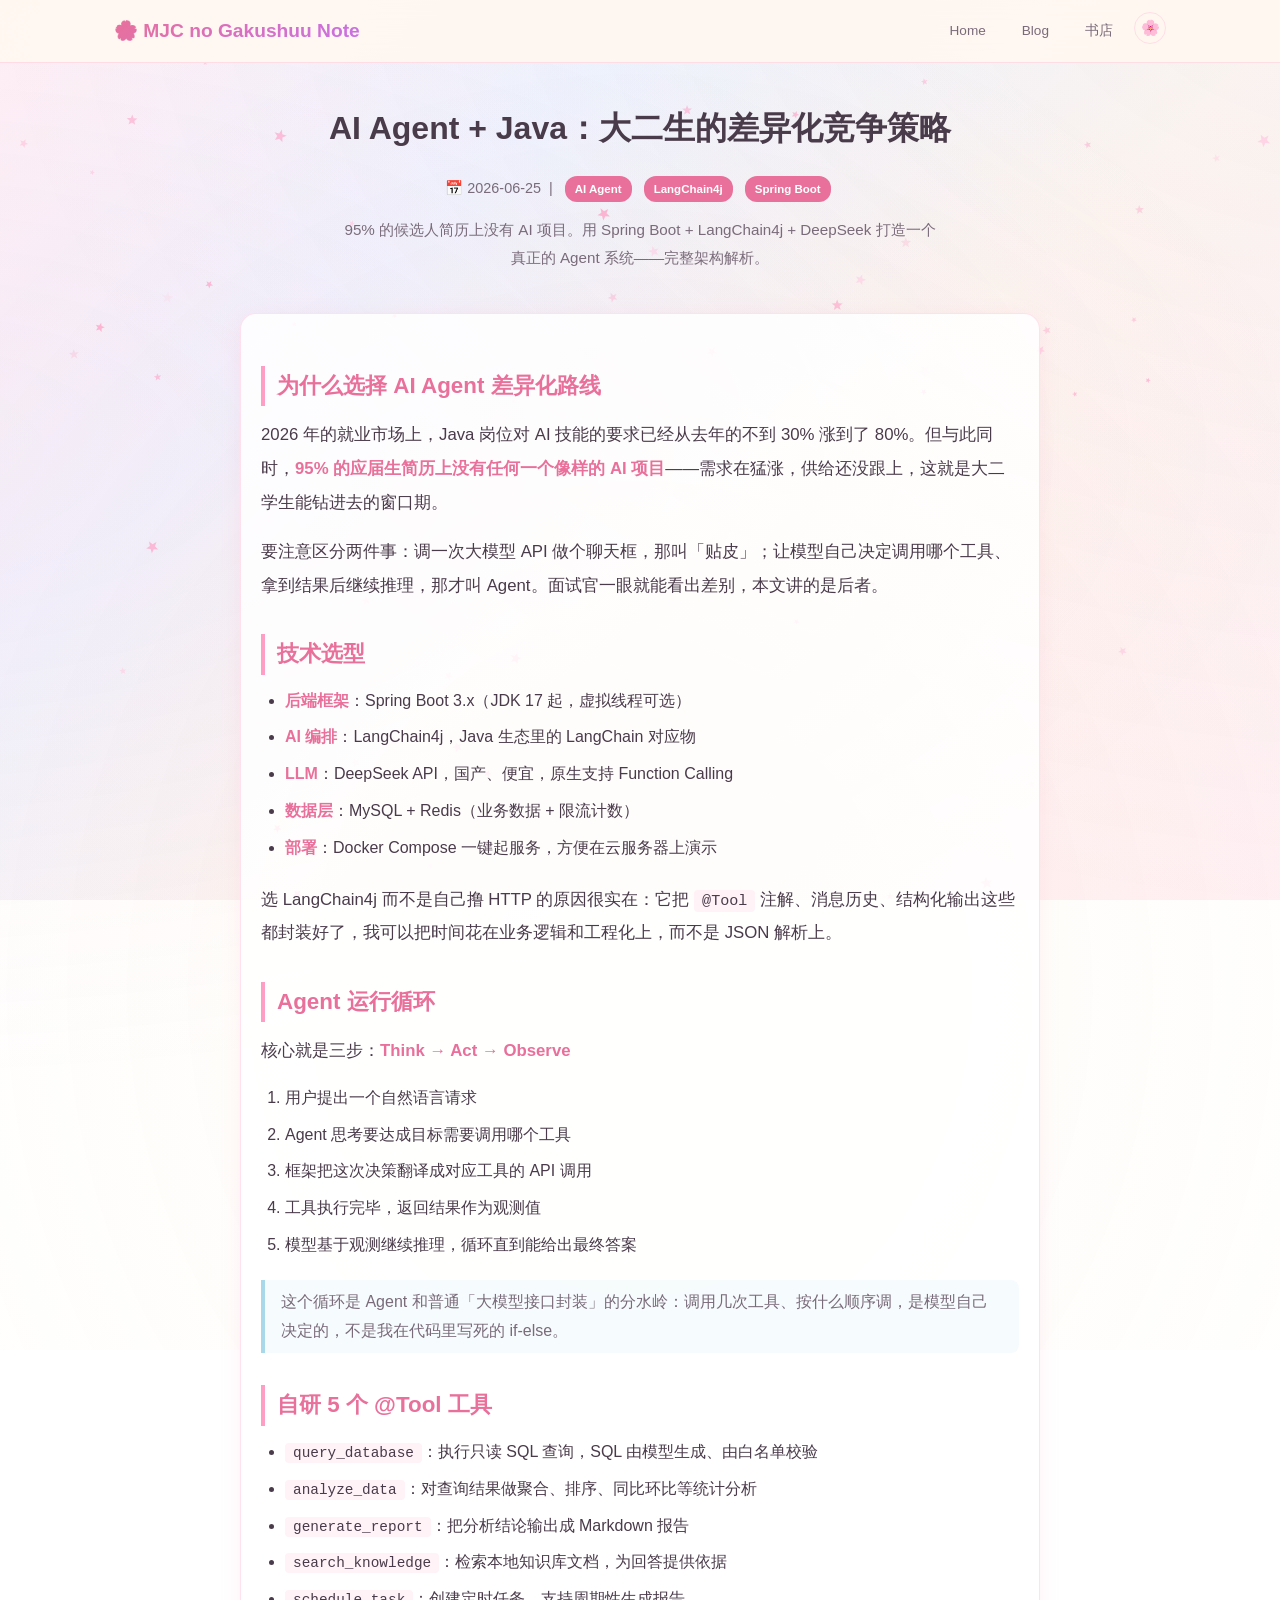
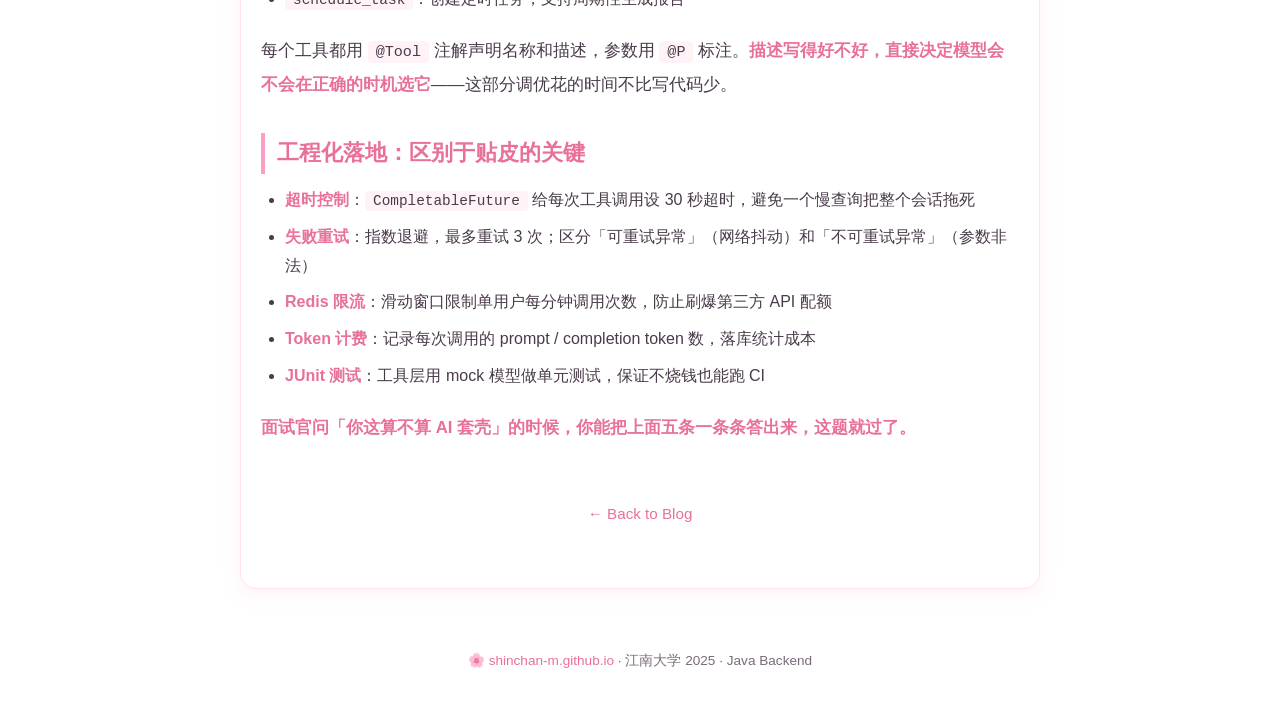
==== commit e0235119: "评论功能：giscus 接入（文章页），樱花/夜樱自定义主题 + 暗色联动；?v=20261101a" ====
--- a/posts/ai-agent-differentiation.html
+++ b/posts/ai-agent-differentiation.html
@@ -19,7 +19,7 @@
 <meta name="twitter:card" content="summary">
 <meta name="twitter:title" content="AI Agent + Java：大二生的差异化竞争策略">
 <meta name="twitter:description" content="Think → Act → Observe 的完整落地：5 个 @Tool 工具、超时/重试/限流/计费/测试五道工程化关卡。">
-<link rel="stylesheet" href="../style.css?v=20261019b">
+<link rel="stylesheet" href="../style.css?v=20261101a">
 <style>
   .post-header { text-align:center; padding:80px 20px 30px; }
   .post-header h1 { font-size:2em; color:var(--text); margin-bottom:16px; }
@@ -119,6 +119,6 @@
 <footer>
   <p>🌸 <a href="https://shinchan-m.github.io">shinchan-m.github.io</a> · 江南大学 2025 · Java Backend</p>
 </footer>
-<script src="../app.js?v=20261019b"></script>
+<script src="../app.js?v=20261101a"></script>
 </body>
 </html>
--- a/style.css
+++ b/style.css
@@ -1,5 +1,5 @@
 /* ===== 🌸 MJC no Gakushuu Note — Anime Sakura Theme ===== */
-@import url("./vars.css?v=20261019b");
+@import url("./vars.css?v=20261101a");
 
 * { margin: 0; padding: 0; box-sizing: border-box; }
 
@@ -224,6 +224,15 @@
 .store-entry:hover .store-shelf i:nth-child(3) { transform: rotate(-10deg) translateX(4px); }
 .store-entry:hover .store-shelf i:nth-child(2) { transform: translateY(-6px); }
 .hero-meta { margin-top: 4px; }
+
+/* ===== 评论区（giscus，2026-11 接入）=====
+   iframe 画布是透明的（见 giscus-light/dark.css），评论直接浮在 .card 上，
+   这里只负责外框节奏：和文章同宽、标题与提示文案的间距。 */
+.comments { max-width: 800px; margin: 48px auto 8px; }
+.comments h2 { margin-bottom: 6px; }
+.comments-hint { color: var(--text-light); font-size: 0.86em; margin: 0 0 20px; }
+.giscus-box { min-height: 160px; }
+.giscus-box iframe { width: 100%; border: 0; }
 
 /* Cards */
 .card {
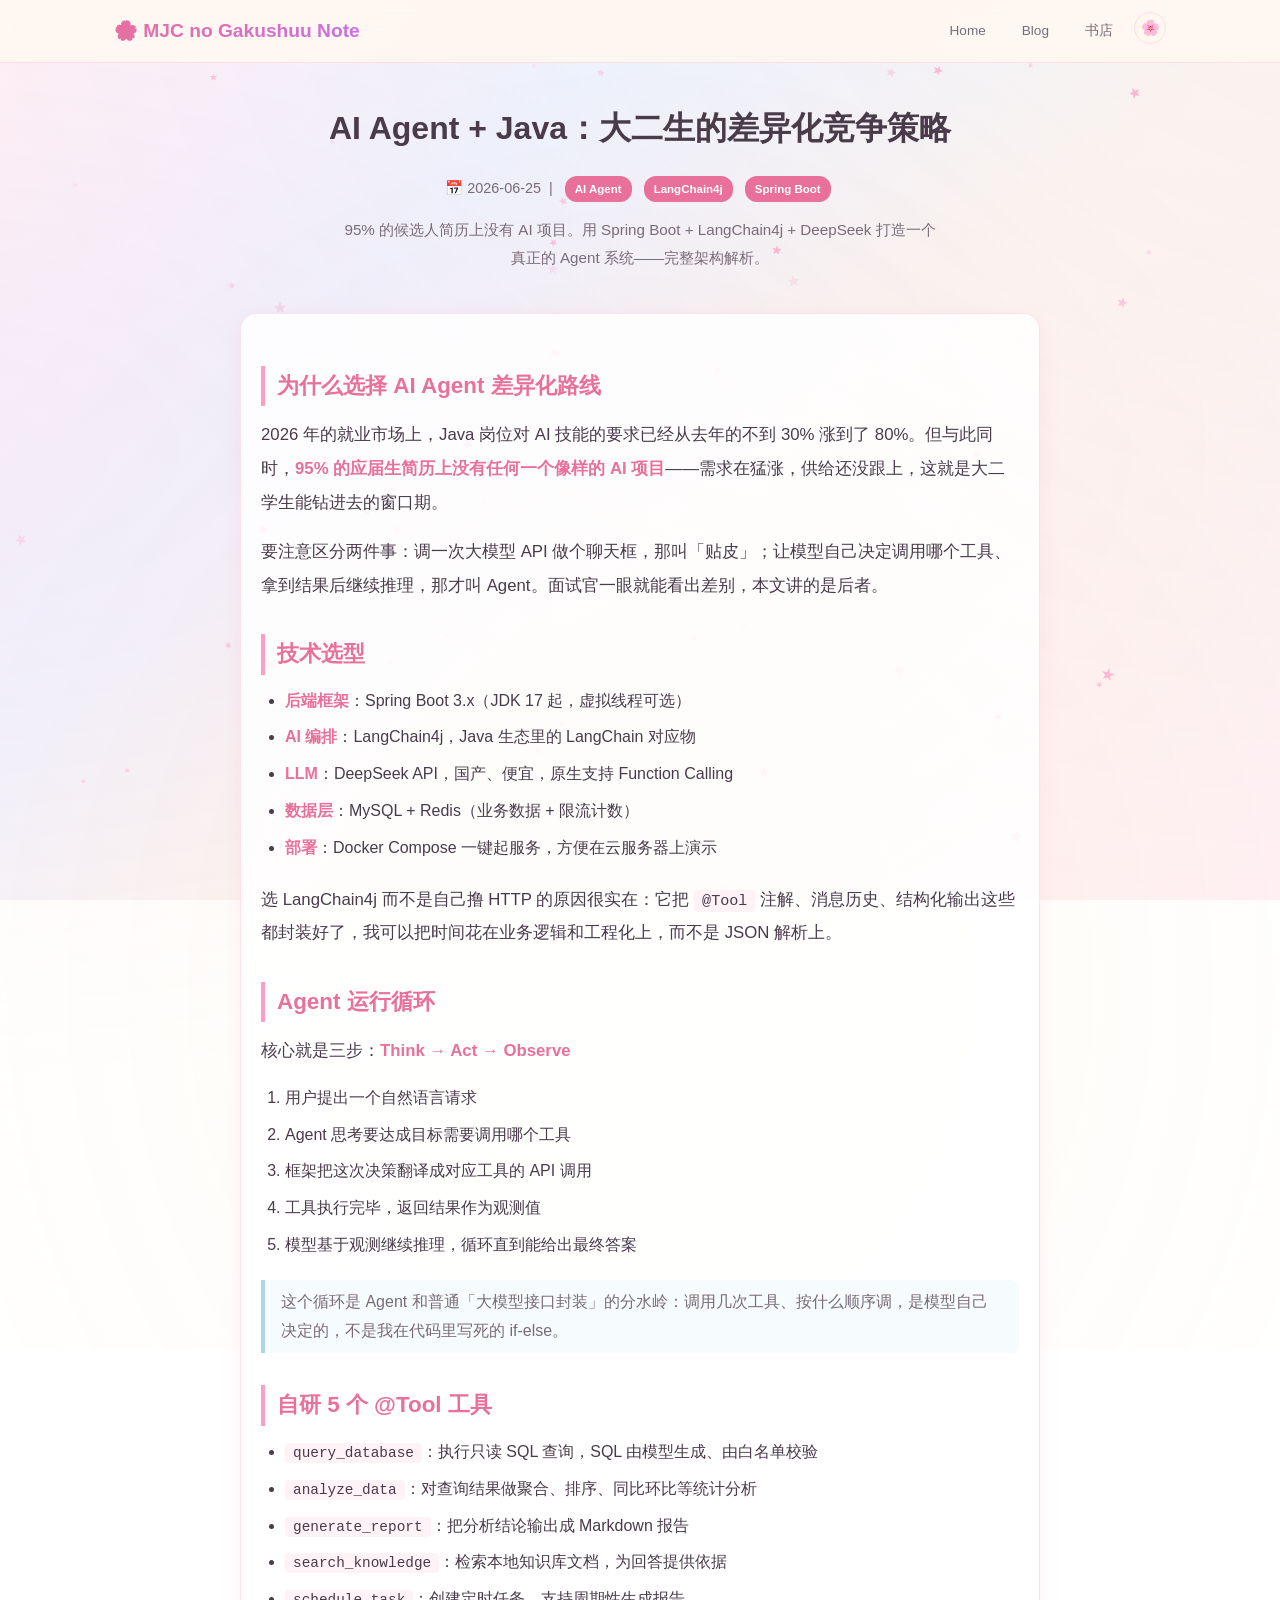
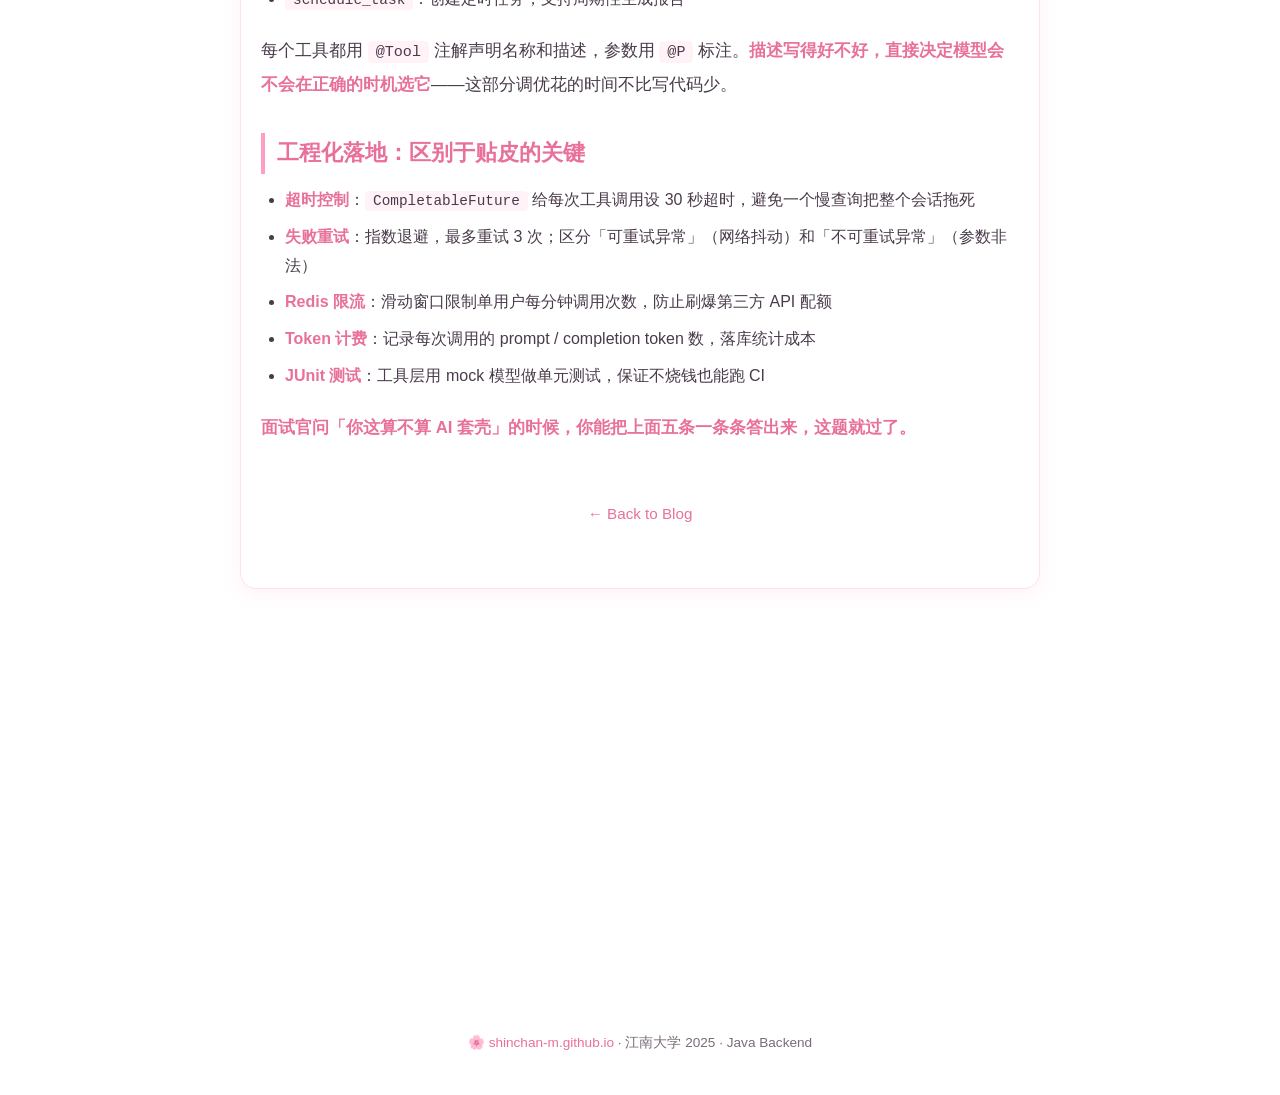
==== commit 07e788ff: "giscus: 填入 repo-id / category-id（General），评论区点火；?v=20261101b" ====
--- a/posts/ai-agent-differentiation.html
+++ b/posts/ai-agent-differentiation.html
@@ -19,7 +19,7 @@
 <meta name="twitter:card" content="summary">
 <meta name="twitter:title" content="AI Agent + Java：大二生的差异化竞争策略">
 <meta name="twitter:description" content="Think → Act → Observe 的完整落地：5 个 @Tool 工具、超时/重试/限流/计费/测试五道工程化关卡。">
-<link rel="stylesheet" href="../style.css?v=20261101a">
+<link rel="stylesheet" href="../style.css?v=20261101b">
 <style>
   .post-header { text-align:center; padding:80px 20px 30px; }
   .post-header h1 { font-size:2em; color:var(--text); margin-bottom:16px; }
@@ -119,6 +119,6 @@
 <footer>
   <p>🌸 <a href="https://shinchan-m.github.io">shinchan-m.github.io</a> · 江南大学 2025 · Java Backend</p>
 </footer>
-<script src="../app.js?v=20261101a"></script>
+<script src="../app.js?v=20261101b"></script>
 </body>
 </html>
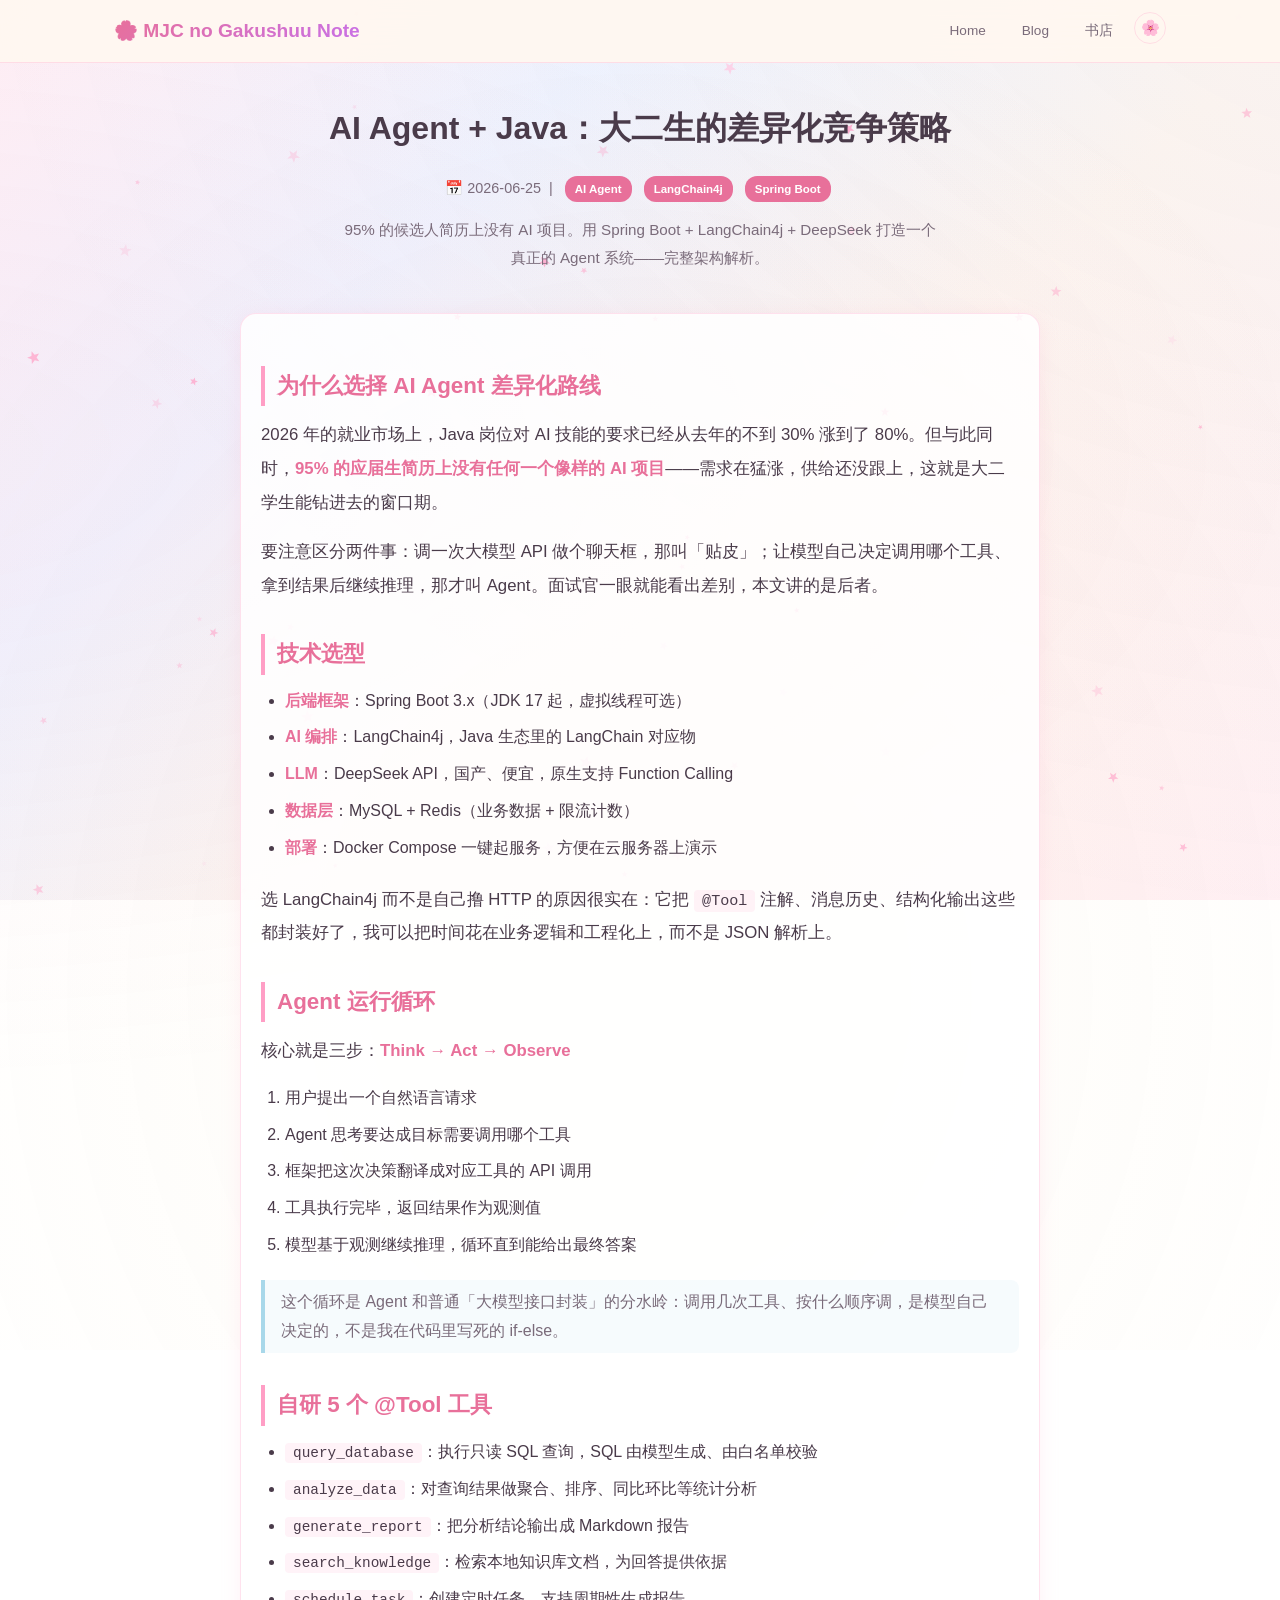
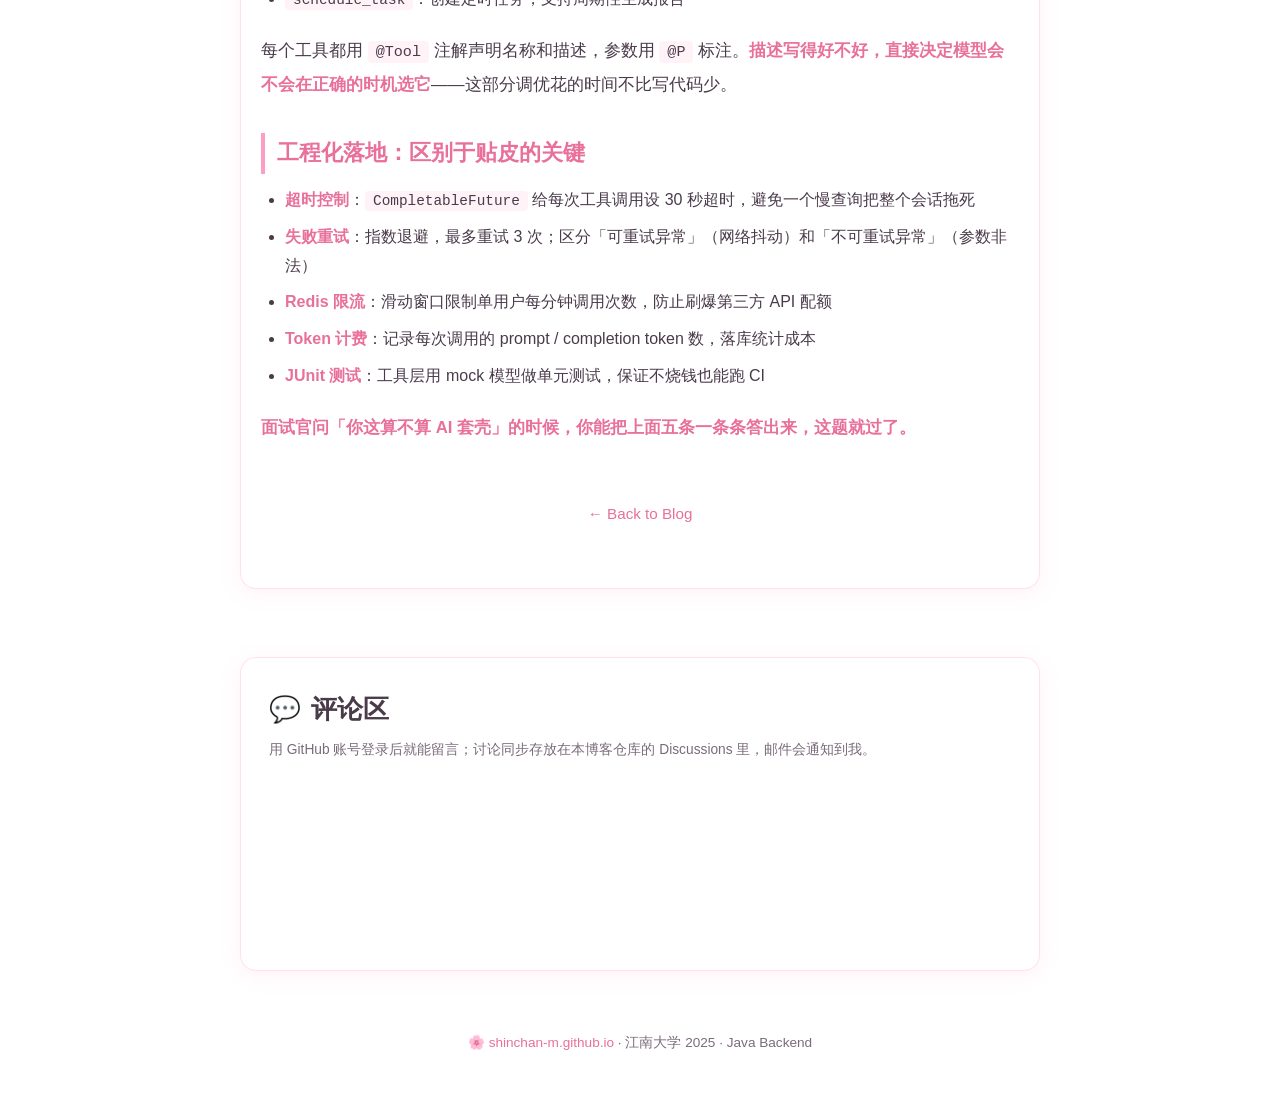
==== commit 54f5e51f: "fix: 评论区卡片去掉 animate-in（后插元素不被淡入观察器登记，永远 opacity:0）；?v=20261101c" ====
--- a/posts/ai-agent-differentiation.html
+++ b/posts/ai-agent-differentiation.html
@@ -19,7 +19,7 @@
 <meta name="twitter:card" content="summary">
 <meta name="twitter:title" content="AI Agent + Java：大二生的差异化竞争策略">
 <meta name="twitter:description" content="Think → Act → Observe 的完整落地：5 个 @Tool 工具、超时/重试/限流/计费/测试五道工程化关卡。">
-<link rel="stylesheet" href="../style.css?v=20261101b">
+<link rel="stylesheet" href="../style.css?v=20261101c">
 <style>
   .post-header { text-align:center; padding:80px 20px 30px; }
   .post-header h1 { font-size:2em; color:var(--text); margin-bottom:16px; }
@@ -119,6 +119,6 @@
 <footer>
   <p>🌸 <a href="https://shinchan-m.github.io">shinchan-m.github.io</a> · 江南大学 2025 · Java Backend</p>
 </footer>
-<script src="../app.js?v=20261101b"></script>
+<script src="../app.js?v=20261101c"></script>
 </body>
 </html>
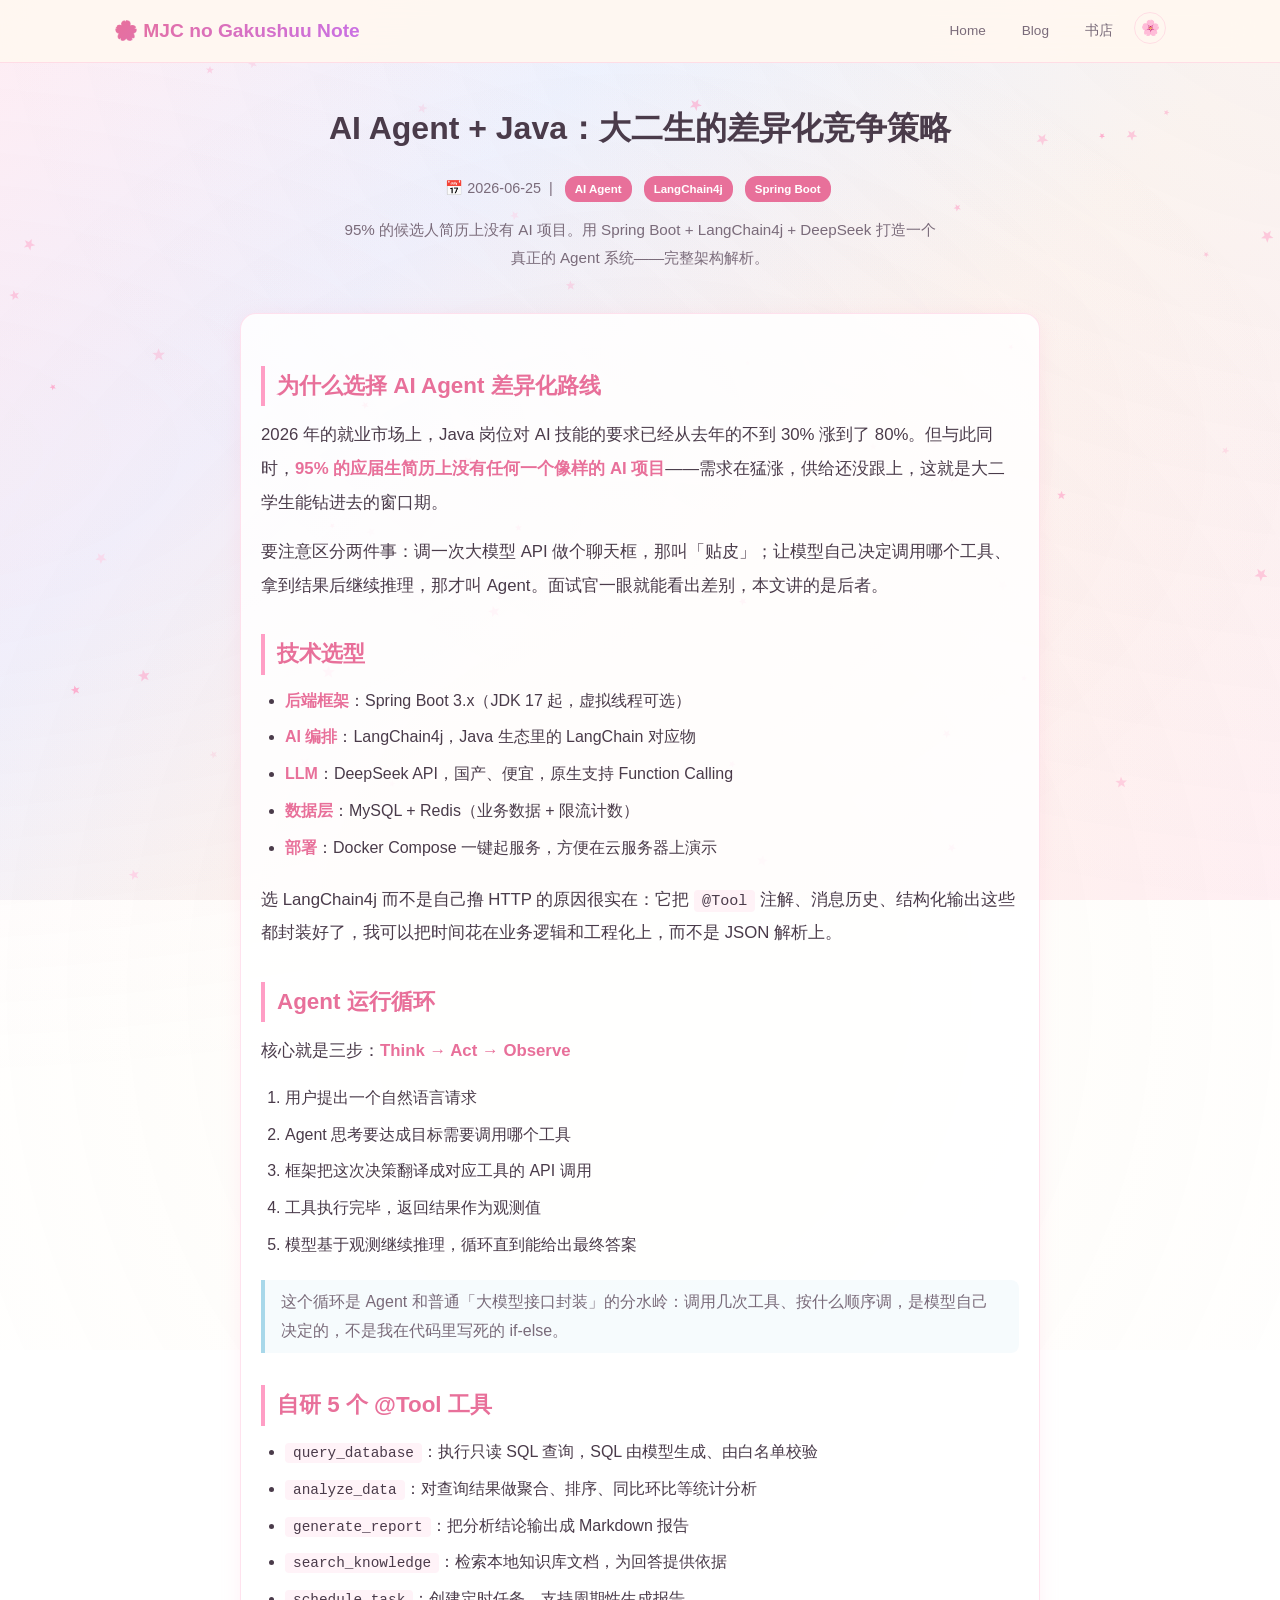
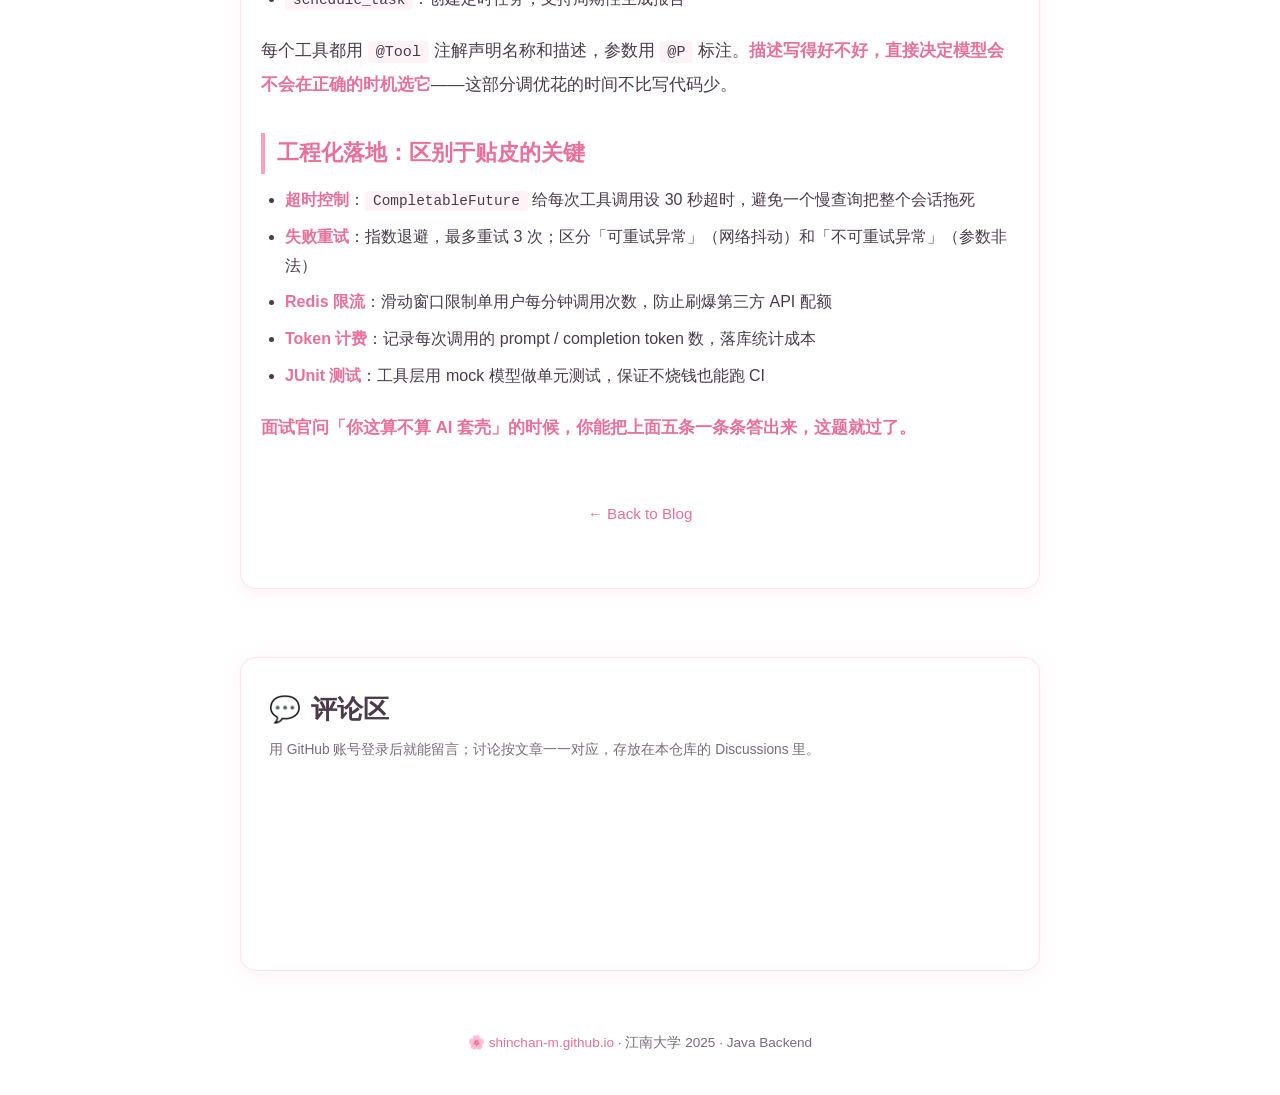
==== commit ea507a14: "评论扩展到全站：首页=留言板、文章页=评论区（/book/ 除外），留言板跟卡片同宽；?v=20261101d" ====
--- a/posts/ai-agent-differentiation.html
+++ b/posts/ai-agent-differentiation.html
@@ -19,7 +19,7 @@
 <meta name="twitter:card" content="summary">
 <meta name="twitter:title" content="AI Agent + Java：大二生的差异化竞争策略">
 <meta name="twitter:description" content="Think → Act → Observe 的完整落地：5 个 @Tool 工具、超时/重试/限流/计费/测试五道工程化关卡。">
-<link rel="stylesheet" href="../style.css?v=20261101c">
+<link rel="stylesheet" href="../style.css?v=20261101d">
 <style>
   .post-header { text-align:center; padding:80px 20px 30px; }
   .post-header h1 { font-size:2em; color:var(--text); margin-bottom:16px; }
@@ -119,6 +119,6 @@
 <footer>
   <p>🌸 <a href="https://shinchan-m.github.io">shinchan-m.github.io</a> · 江南大学 2025 · Java Backend</p>
 </footer>
-<script src="../app.js?v=20261101c"></script>
+<script src="../app.js?v=20261101d"></script>
 </body>
 </html>
--- a/style.css
+++ b/style.css
@@ -229,6 +229,7 @@
    iframe 画布是透明的（见 giscus-light/dark.css），评论直接浮在 .card 上，
    这里只负责外框节奏：和文章同宽、标题与提示文案的间距。 */
 .comments { max-width: 800px; margin: 48px auto 8px; }
+.comments-wide { max-width: none; }   /* 首页留言板：跟其它卡片同宽（main 已限 1100px） */
 .comments h2 { margin-bottom: 6px; }
 .comments-hint { color: var(--text-light); font-size: 0.86em; margin: 0 0 20px; }
 .giscus-box { min-height: 160px; }
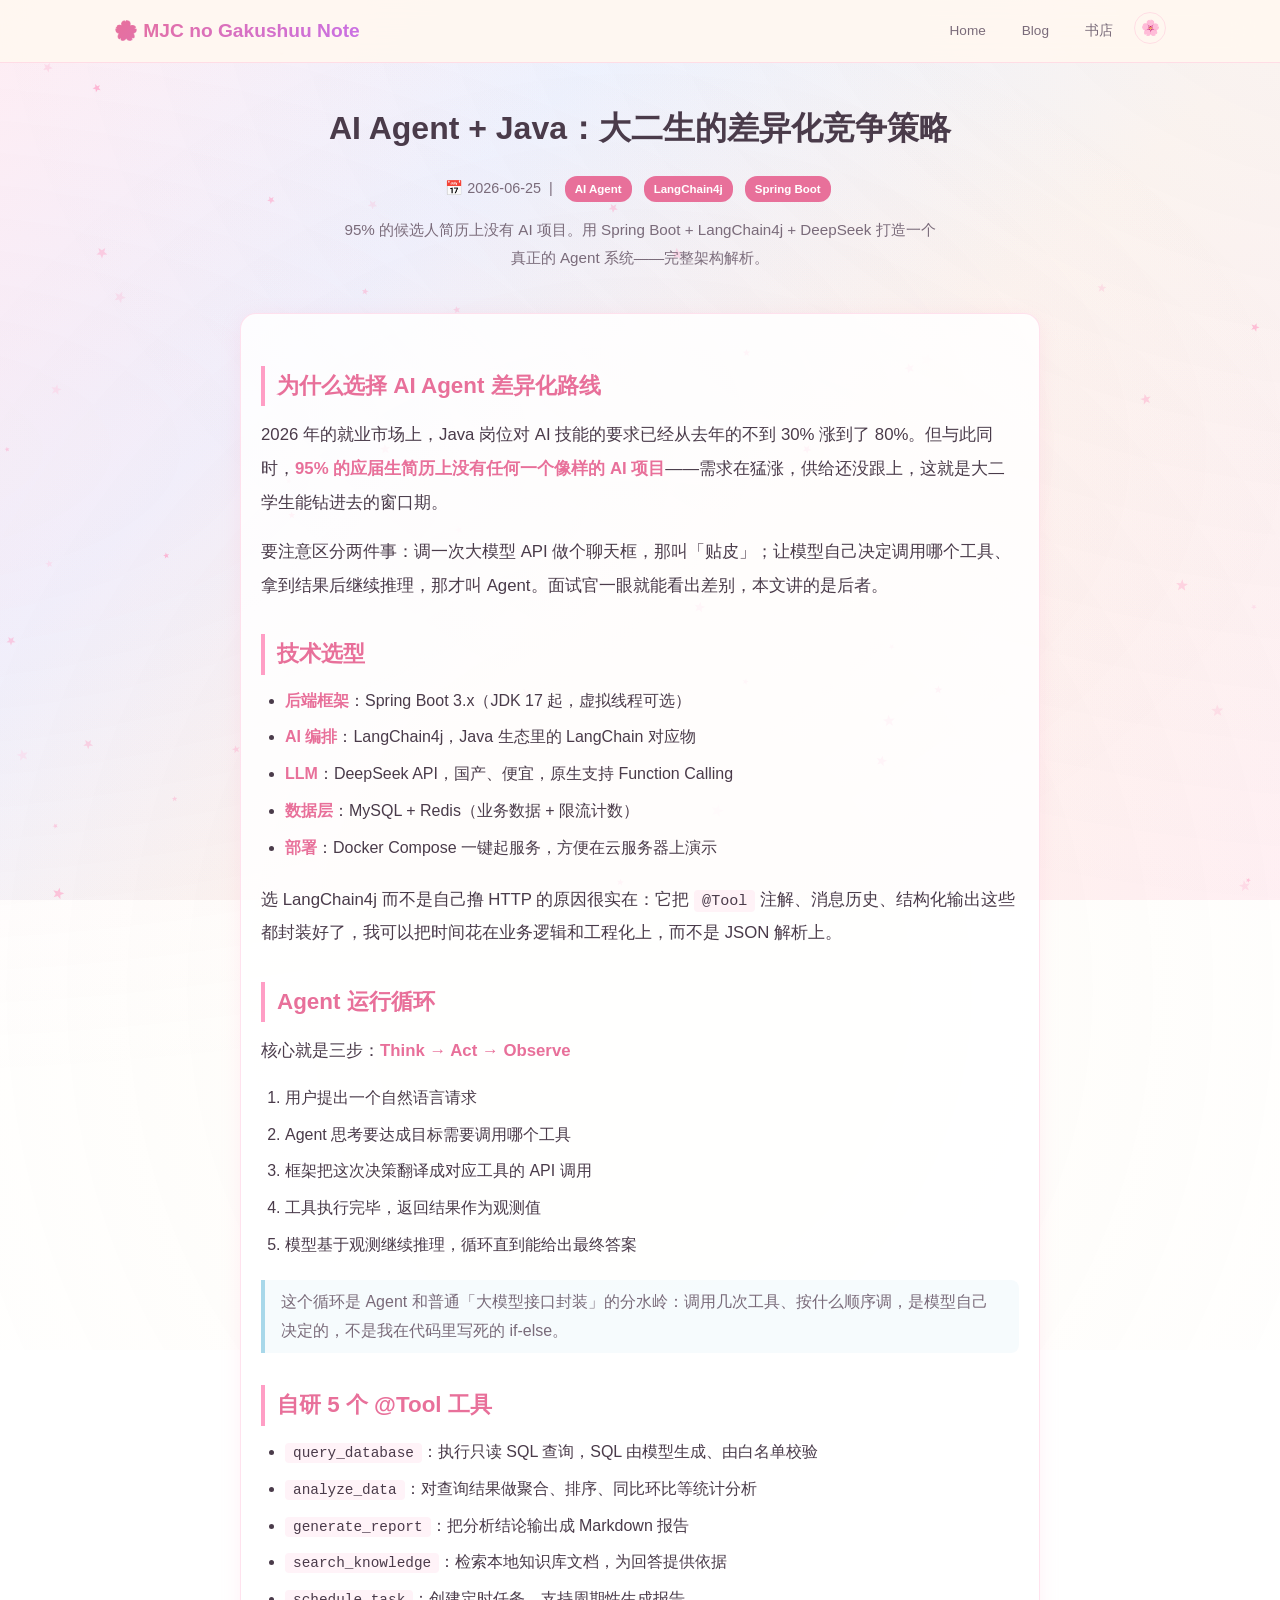
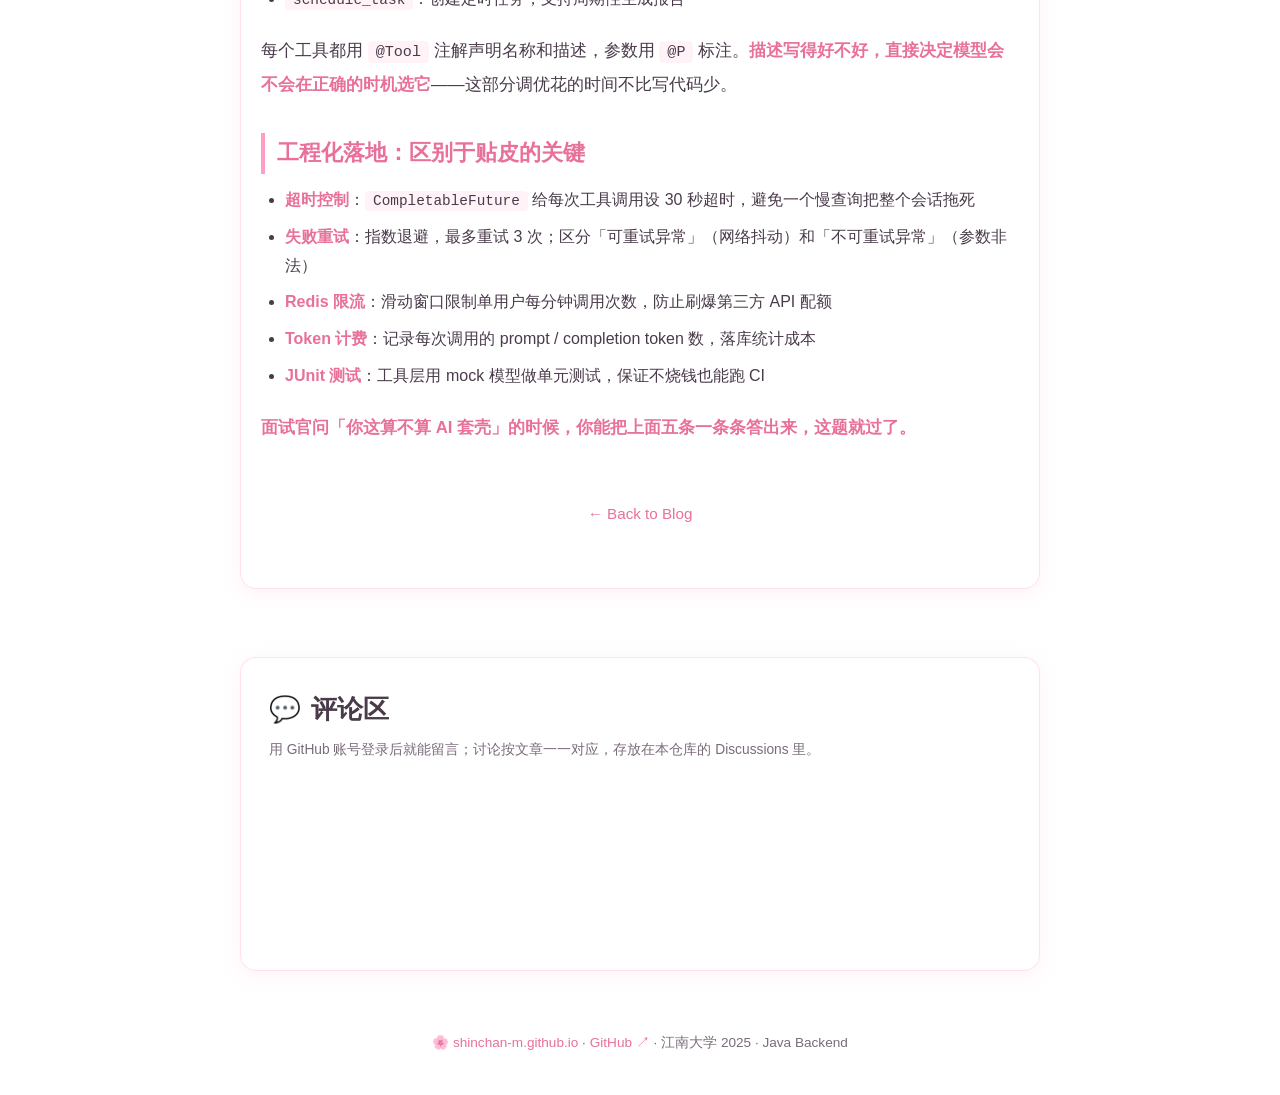
==== commit c6c73c6a: "首页大二焕新：删面试十题、作息→技术栈全景、14周计划→大二学年计划、hero/就业数据更新、年级措辞统一；全站 footer 加 GitHub 入口" ====
--- a/posts/ai-agent-differentiation.html
+++ b/posts/ai-agent-differentiation.html
@@ -117,7 +117,7 @@
   </article>
 </main>
 <footer>
-  <p>🌸 <a href="https://shinchan-m.github.io">shinchan-m.github.io</a> · 江南大学 2025 · Java Backend</p>
+  <p>🌸 <a href="https://shinchan-m.github.io">shinchan-m.github.io</a> · <a href="https://github.com/shinchan-m" target="_blank" rel="noopener">GitHub ↗</a> · 江南大学 2025 · Java Backend</p>
 </footer>
 <script src="../app.js?v=20261101d"></script>
 </body>
